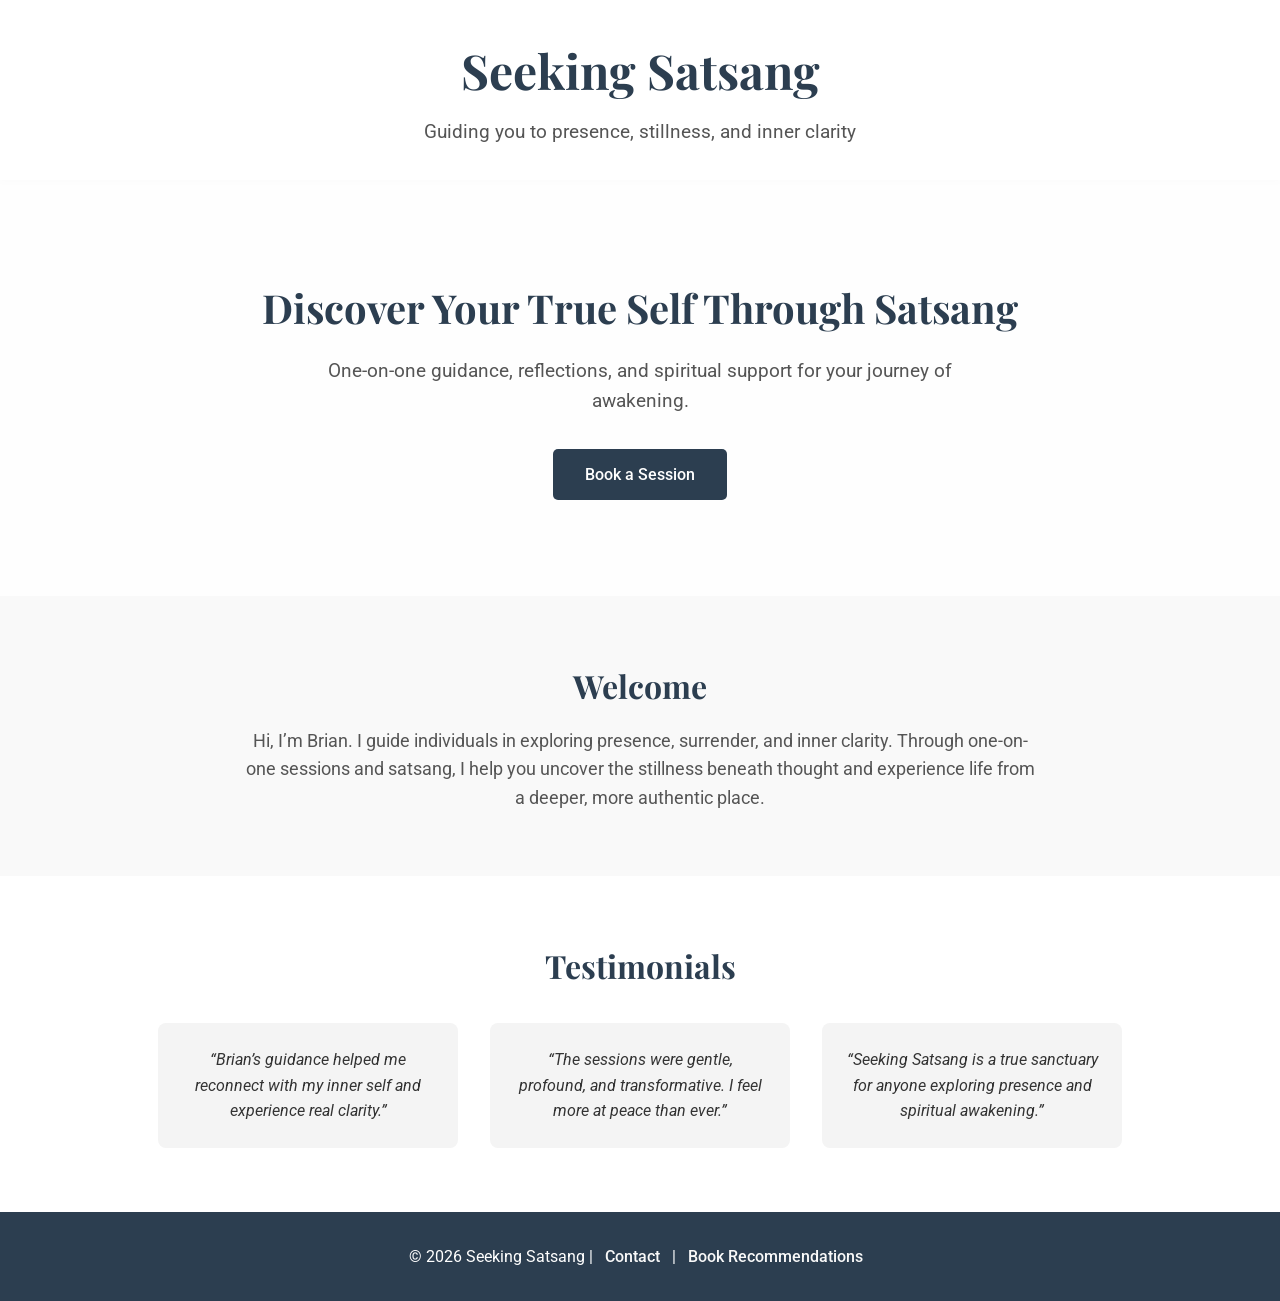
==== index.html @ d17f677e "Initial homepage" ====
<!DOCTYPE html>
<html lang="en">
<head>
  <meta charset="UTF-8">
  <meta name="viewport" content="width=device-width, initial-scale=1.0">
  <title>Seeking Satsang</title>
  <link href="https://fonts.googleapis.com/css2?family=Playfair+Display:wght@400;700&family=Roboto:wght@400;500&display=swap" rel="stylesheet">
  <style>
    /* General Reset */
    * {
      margin: 0;
      padding: 0;
      box-sizing: border-box;
    }

    body {
      font-family: 'Roboto', sans-serif;
      color: #333;
      background-color: #f9f9f9;
      line-height: 1.6;
    }

    a {
      text-decoration: none;
      color: inherit;
    }

    /* Container */
    .container {
      max-width: 1200px;
      margin: 0 auto;
      padding: 0 2rem;
    }

    /* Header */
    header {
      background-color: #fff;
      padding: 2rem 0;
      text-align: center;
      box-shadow: 0 2px 6px rgba(0,0,0,0.05);
    }

    header h1 {
      font-family: 'Playfair Display', serif;
      font-size: 3rem;
      color: #2c3e50;
      margin-bottom: 0.5rem;
    }

    header p {
      font-size: 1.2rem;
      color: #555;
    }

    /* Hero Section */
    .hero {
      display: flex;
      flex-direction: column;
      align-items: center;
      justify-content: center;
      text-align: center;
      padding: 6rem 2rem;
      background: linear-gradient(rgba(255,255,255,0.8), rgba(255,255,255,0.8)), url('https://images.unsplash.com/photo-1506744038136-46273834b3fb?auto=format&fit=crop&w=1470&q=80') no-repeat center center/cover;
    }

    .hero h2 {
      font-family: 'Playfair Display', serif;
      font-size: 2.5rem;
      margin-bottom: 1rem;
      color: #2c3e50;
    }

    .hero p {
      font-size: 1.2rem;
      max-width: 700px;
      margin-bottom: 2rem;
      color: #555;
    }

    .hero .btn {
      background-color: #2c3e50;
      color: #fff;
      padding: 0.8rem 2rem;
      border-radius: 5px;
      font-weight: 500;
      transition: 0.3s;
    }

    .hero .btn:hover {
      background-color: #1a252f;
    }

    /* Sections */
    section {
      padding: 4rem 0;
    }

    .intro {
      text-align: center;
      max-width: 800px;
      margin: 0 auto;
    }

    .intro h3 {
      font-family: 'Playfair Display', serif;
      font-size: 2rem;
      margin-bottom: 1rem;
      color: #2c3e50;
    }

    .intro p {
      font-size: 1.1rem;
      color: #555;
    }

    /* Testimonials */
    .testimonials {
      background-color: #fff;
      padding: 4rem 2rem;
      text-align: center;
    }

    .testimonials h3 {
      font-family: 'Playfair Display', serif;
      font-size: 2rem;
      margin-bottom: 2rem;
      color: #2c3e50;
    }

    .testimonial-list {
      display: flex;
      flex-direction: column;
      gap: 2rem;
    }

    .testimonial {
      background-color: #f4f4f4;
      padding: 1.5rem;
      border-radius: 8px;
      font-style: italic;
    }

    /* Footer */
    footer {
      background-color: #2c3e50;
      color: #fff;
      padding: 2rem 0;
      text-align: center;
    }

    footer a {
      color: #f9f9f9;
      margin: 0 0.5rem;
      font-weight: 500;
    }

    /* Responsive */
    @media(min-width: 768px) {
      .testimonial-list {
        flex-direction: row;
        justify-content: center;
      }

      .testimonial {
        max-width: 300px;
      }
    }
  </style>
</head>
<body>
  <!-- Header -->
  <header>
    <h1>Seeking Satsang</h1>
    <p>Guiding you to presence, stillness, and inner clarity</p>
  </header>

  <!-- Hero -->
  <section class="hero">
    <h2>Discover Your True Self Through Satsang</h2>
    <p>One-on-one guidance, reflections, and spiritual support for your journey of awakening.</p>
    <a href="#sessions" class="btn">Book a Session</a>
  </section>

  <!-- Introduction -->
  <section class="intro">
    <h3>Welcome</h3>
    <p>Hi, I’m Brian. I guide individuals in exploring presence, surrender, and inner clarity. Through one-on-one sessions and satsang, I help you uncover the stillness beneath thought and experience life from a deeper, more authentic place.</p>
  </section>

  <!-- Testimonials -->
  <section class="testimonials">
    <h3>Testimonials</h3>
    <div class="testimonial-list">
      <div class="testimonial">
        “Brian’s guidance helped me reconnect with my inner self and experience real clarity.”
      </div>
      <div class="testimonial">
        “The sessions were gentle, profound, and transformative. I feel more at peace than ever.”
      </div>
      <div class="testimonial">
        “Seeking Satsang is a true sanctuary for anyone exploring presence and spiritual awakening.”
      </div>
    </div>
  </section>

  <!-- Footer -->
  <footer>
    <p>© 2026 Seeking Satsang | <a href="#contact">Contact</a> | <a href="#books">Book Recommendations</a></p>
  </footer>
</body>
</html>
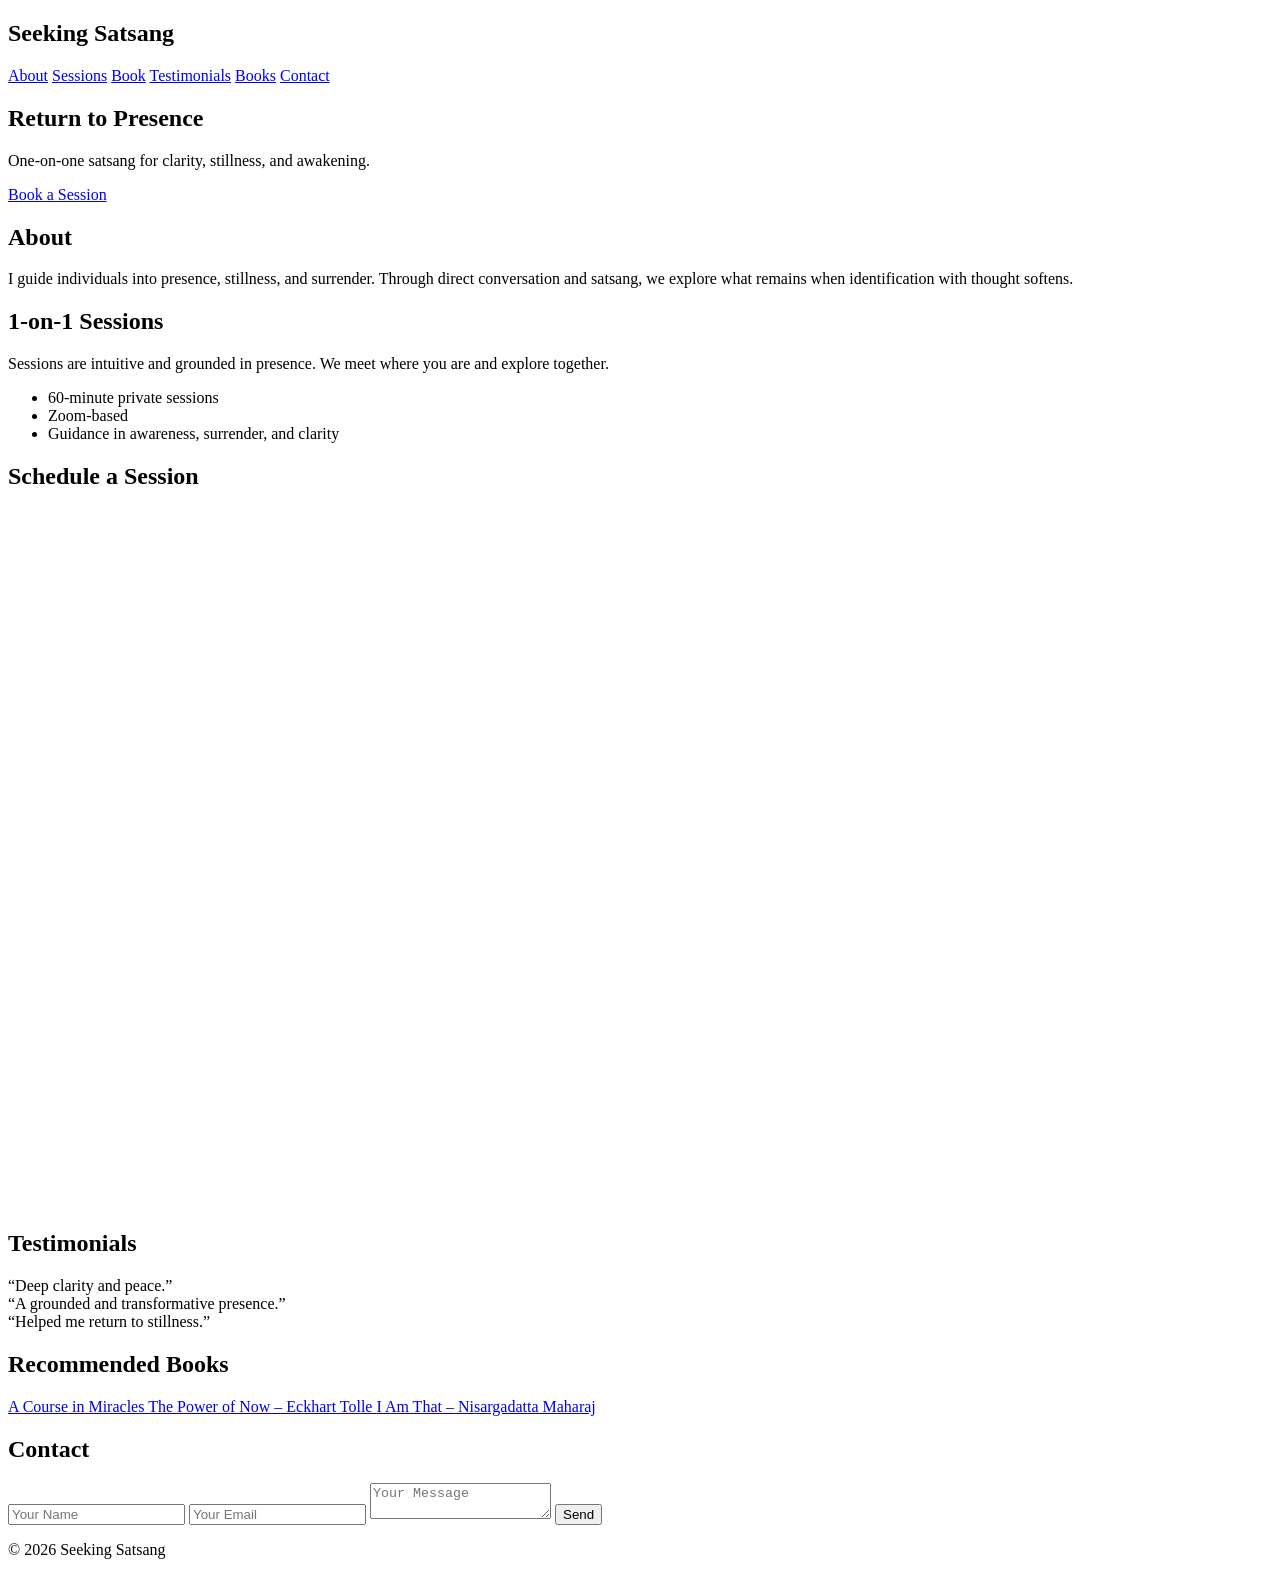
==== commit 6607289e: "Initial website template" ====
--- a/index.html
+++ b/index.html
@@ -4,208 +4,132 @@
   <meta charset="UTF-8">
   <meta name="viewport" content="width=device-width, initial-scale=1.0">
   <title>Seeking Satsang</title>
-  <link href="https://fonts.googleapis.com/css2?family=Playfair+Display:wght@400;700&family=Roboto:wght@400;500&display=swap" rel="stylesheet">
-  <style>
-    /* General Reset */
-    * {
-      margin: 0;
-      padding: 0;
-      box-sizing: border-box;
-    }
 
-    body {
-      font-family: 'Roboto', sans-serif;
-      color: #333;
-      background-color: #f9f9f9;
-      line-height: 1.6;
-    }
+  <link rel="stylesheet" href="css/styles.css">
 
-    a {
-      text-decoration: none;
-      color: inherit;
-    }
+  <!-- Calendly -->
+  <link href="https://assets.calendly.com/assets/external/widget.css" rel="stylesheet">
+</head>
 
-    /* Container */
-    .container {
-      max-width: 1200px;
-      margin: 0 auto;
-      padding: 0 2rem;
-    }
+<body>
 
-    /* Header */
-    header {
-      background-color: #fff;
-      padding: 2rem 0;
-      text-align: center;
-      box-shadow: 0 2px 6px rgba(0,0,0,0.05);
-    }
+<!-- NAV -->
+<nav class="nav">
+  <div class="container nav-inner">
+    <h1>Seeking Satsang</h1>
+    <div class="nav-links">
+      <a href="#about">About</a>
+      <a href="#sessions">Sessions</a>
+      <a href="#booking">Book</a>
+      <a href="#testimonials">Testimonials</a>
+      <a href="#books">Books</a>
+      <a href="#contact">Contact</a>
+    </div>
+  </div>
+</nav>
 
-    header h1 {
-      font-family: 'Playfair Display', serif;
-      font-size: 3rem;
-      color: #2c3e50;
-      margin-bottom: 0.5rem;
-    }
+<!-- HERO -->
+<section class="hero">
+  <h2>Return to Presence</h2>
+  <p>One-on-one satsang for clarity, stillness, and awakening.</p>
+  <a href="#booking" class="btn">Book a Session</a>
+</section>
 
-    header p {
-      font-size: 1.2rem;
-      color: #555;
-    }
+<!-- ABOUT -->
+<section id="about" class="section container">
+  <h2>About</h2>
+  <p>
+    I guide individuals into presence, stillness, and surrender. Through direct conversation and satsang,
+    we explore what remains when identification with thought softens.
+  </p>
+</section>
 
-    /* Hero Section */
-    .hero {
-      display: flex;
-      flex-direction: column;
-      align-items: center;
-      justify-content: center;
-      text-align: center;
-      padding: 6rem 2rem;
-      background: linear-gradient(rgba(255,255,255,0.8), rgba(255,255,255,0.8)), url('https://images.unsplash.com/photo-1506744038136-46273834b3fb?auto=format&fit=crop&w=1470&q=80') no-repeat center center/cover;
-    }
+<!-- SESSIONS -->
+<section id="sessions" class="section alt">
+  <div class="container">
+    <h2>1-on-1 Sessions</h2>
+    <p>
+      Sessions are intuitive and grounded in presence. We meet where you are and explore together.
+    </p>
+    <ul>
+      <li>60-minute private sessions</li>
+      <li>Zoom-based</li>
+      <li>Guidance in awareness, surrender, and clarity</li>
+    </ul>
+  </div>
+</section>
 
-    .hero h2 {
-      font-family: 'Playfair Display', serif;
-      font-size: 2.5rem;
-      margin-bottom: 1rem;
-      color: #2c3e50;
-    }
+<!-- BOOKING -->
+<section id="booking" class="section container">
+  <h2>Schedule a Session</h2>
 
-    .hero p {
-      font-size: 1.2rem;
-      max-width: 700px;
-      margin-bottom: 2rem;
-      color: #555;
-    }
+  <!-- Replace YOUR-LINK below -->
+  <div class="calendly-inline-widget"
+    data-url="https://calendly.com/YOUR-USERNAME"
+    style="min-width:320px;height:700px;">
+  </div>
+</section>
 
-    .hero .btn {
-      background-color: #2c3e50;
-      color: #fff;
-      padding: 0.8rem 2rem;
-      border-radius: 5px;
-      font-weight: 500;
-      transition: 0.3s;
-    }
+<!-- TESTIMONIALS -->
+<section id="testimonials" class="section alt">
+  <div class="container">
+    <h2>Testimonials</h2>
 
-    .hero .btn:hover {
-      background-color: #1a252f;
-    }
+    <div class="grid">
+      <div class="card">“Deep clarity and peace.”</div>
+      <div class="card">“A grounded and transformative presence.”</div>
+      <div class="card">“Helped me return to stillness.”</div>
+    </div>
 
-    /* Sections */
-    section {
-      padding: 4rem 0;
-    }
+  </div>
+</section>
 
-    .intro {
-      text-align: center;
-      max-width: 800px;
-      margin: 0 auto;
-    }
+<!-- BOOKS -->
+<section id="books" class="section container">
+  <h2>Recommended Books</h2>
 
-    .intro h3 {
-      font-family: 'Playfair Display', serif;
-      font-size: 2rem;
-      margin-bottom: 1rem;
-      color: #2c3e50;
-    }
+  <div class="grid">
 
-    .intro p {
-      font-size: 1.1rem;
-      color: #555;
-    }
+    <a class="card link" href="YOUR_AFFILIATE_LINK" target="_blank">
+      A Course in Miracles
+    </a>
 
-    /* Testimonials */
-    .testimonials {
-      background-color: #fff;
-      padding: 4rem 2rem;
-      text-align: center;
-    }
+    <a class="card link" href="YOUR_AFFILIATE_LINK" target="_blank">
+      The Power of Now – Eckhart Tolle
+    </a>
 
-    .testimonials h3 {
-      font-family: 'Playfair Display', serif;
-      font-size: 2rem;
-      margin-bottom: 2rem;
-      color: #2c3e50;
-    }
+    <a class="card link" href="YOUR_AFFILIATE_LINK" target="_blank">
+      I Am That – Nisargadatta Maharaj
+    </a>
 
-    .testimonial-list {
-      display: flex;
-      flex-direction: column;
-      gap: 2rem;
-    }
+  </div>
+</section>
 
-    .testimonial {
-      background-color: #f4f4f4;
-      padding: 1.5rem;
-      border-radius: 8px;
-      font-style: italic;
-    }
+<!-- CONTACT -->
+<section id="contact" class="section alt">
+  <div class="container">
+    <h2>Contact</h2>
 
-    /* Footer */
-    footer {
-      background-color: #2c3e50;
-      color: #fff;
-      padding: 2rem 0;
-      text-align: center;
-    }
+    <!-- Replace FORM_ID -->
+    <form action="https://formspree.io/f/FORM_ID" method="POST" class="form">
 
-    footer a {
-      color: #f9f9f9;
-      margin: 0 0.5rem;
-      font-weight: 500;
-    }
+      <input type="text" name="name" placeholder="Your Name" required>
+      <input type="email" name="email" placeholder="Your Email" required>
+      <textarea name="message" placeholder="Your Message" required></textarea>
 
-    /* Responsive */
-    @media(min-width: 768px) {
-      .testimonial-list {
-        flex-direction: row;
-        justify-content: center;
-      }
+      <button type="submit" class="btn">Send</button>
+    </form>
 
-      .testimonial {
-        max-width: 300px;
-      }
-    }
-  </style>
-</head>
-<body>
-  <!-- Header -->
-  <header>
-    <h1>Seeking Satsang</h1>
-    <p>Guiding you to presence, stillness, and inner clarity</p>
-  </header>
+  </div>
+</section>
 
-  <!-- Hero -->
-  <section class="hero">
-    <h2>Discover Your True Self Through Satsang</h2>
-    <p>One-on-one guidance, reflections, and spiritual support for your journey of awakening.</p>
-    <a href="#sessions" class="btn">Book a Session</a>
-  </section>
+<!-- FOOTER -->
+<footer>
+  <p>© 2026 Seeking Satsang</p>
+</footer>
 
-  <!-- Introduction -->
-  <section class="intro">
-    <h3>Welcome</h3>
-    <p>Hi, I’m Brian. I guide individuals in exploring presence, surrender, and inner clarity. Through one-on-one sessions and satsang, I help you uncover the stillness beneath thought and experience life from a deeper, more authentic place.</p>
-  </section>
+<script src="https://assets.calendly.com/assets/external/widget.js"></script>
+<script src="js/main.js"></script>
 
-  <!-- Testimonials -->
-  <section class="testimonials">
-    <h3>Testimonials</h3>
-    <div class="testimonial-list">
-      <div class="testimonial">
-        “Brian’s guidance helped me reconnect with my inner self and experience real clarity.”
-      </div>
-      <div class="testimonial">
-        “The sessions were gentle, profound, and transformative. I feel more at peace than ever.”
-      </div>
-      <div class="testimonial">
-        “Seeking Satsang is a true sanctuary for anyone exploring presence and spiritual awakening.”
-      </div>
-    </div>
-  </section>
-
-  <!-- Footer -->
-  <footer>
-    <p>© 2026 Seeking Satsang | <a href="#contact">Contact</a> | <a href="#books">Book Recommendations</a></p>
-  </footer>
 </body>
 </html>
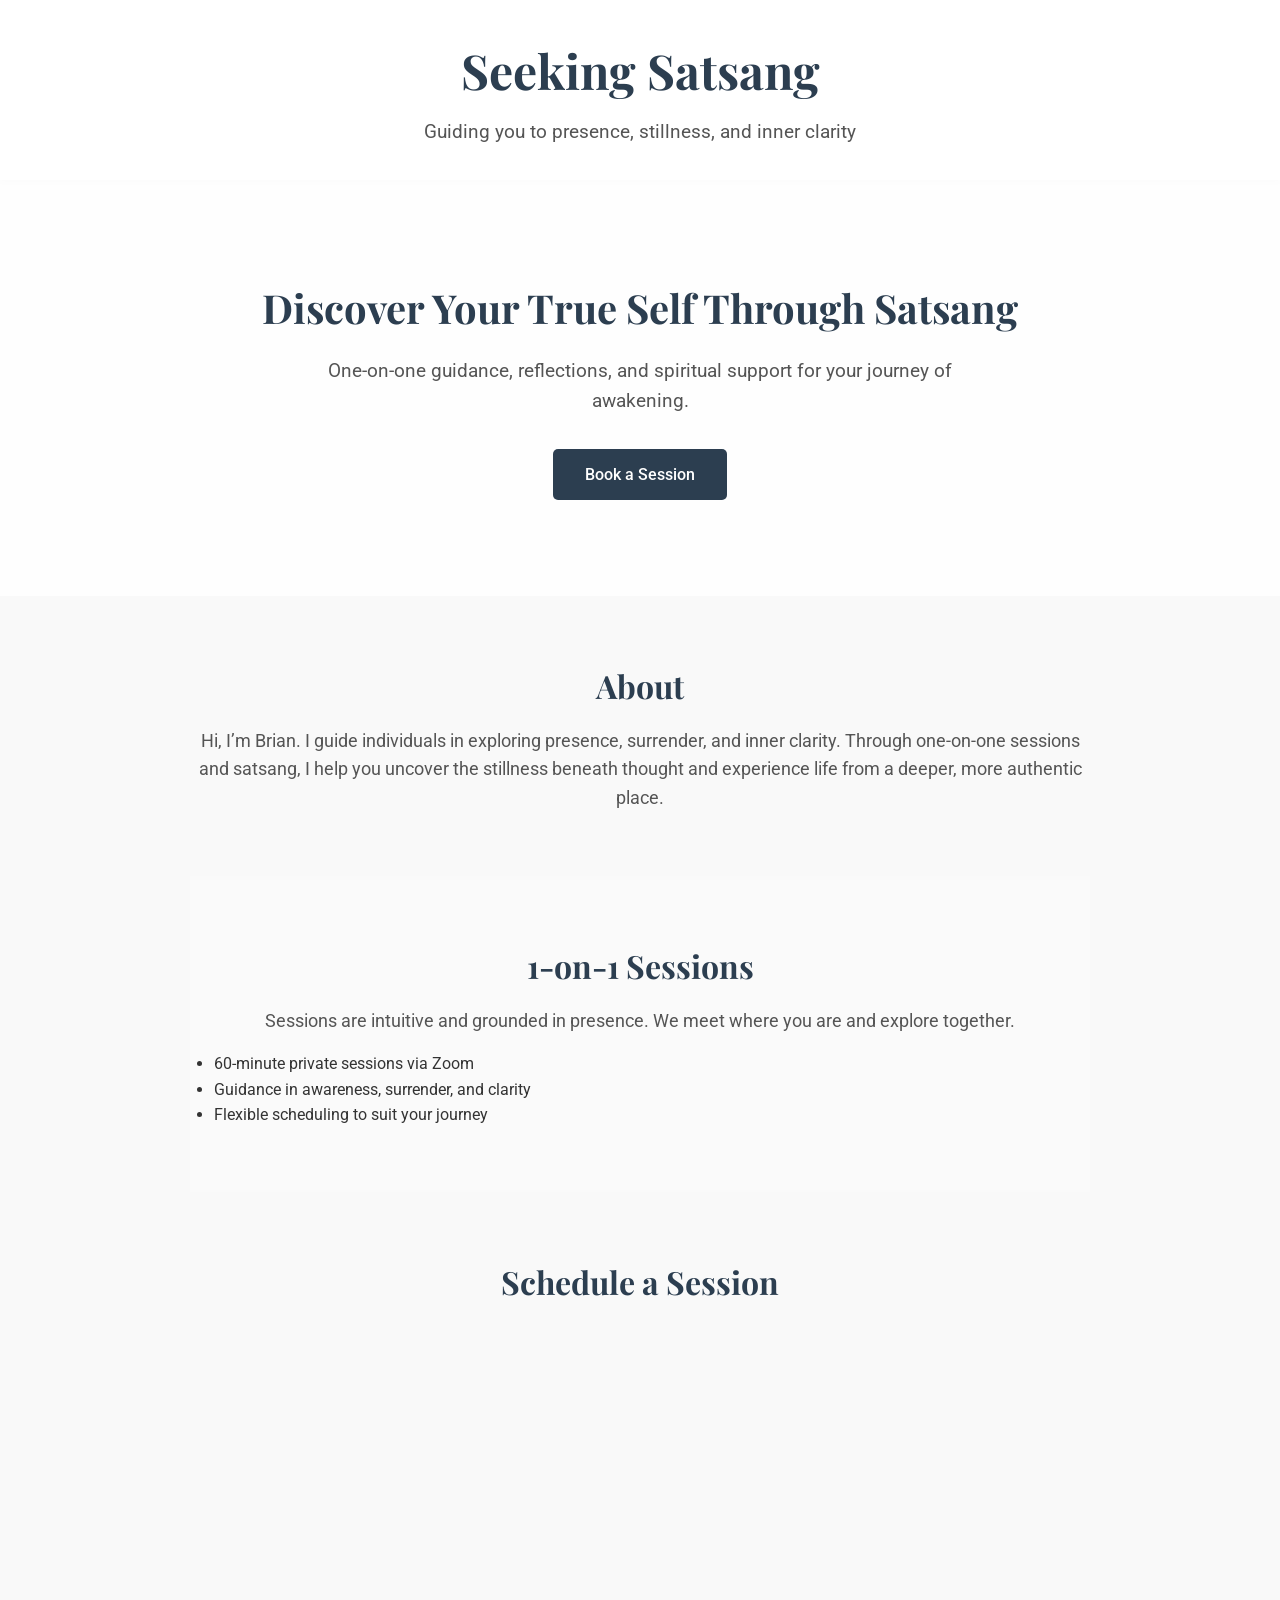
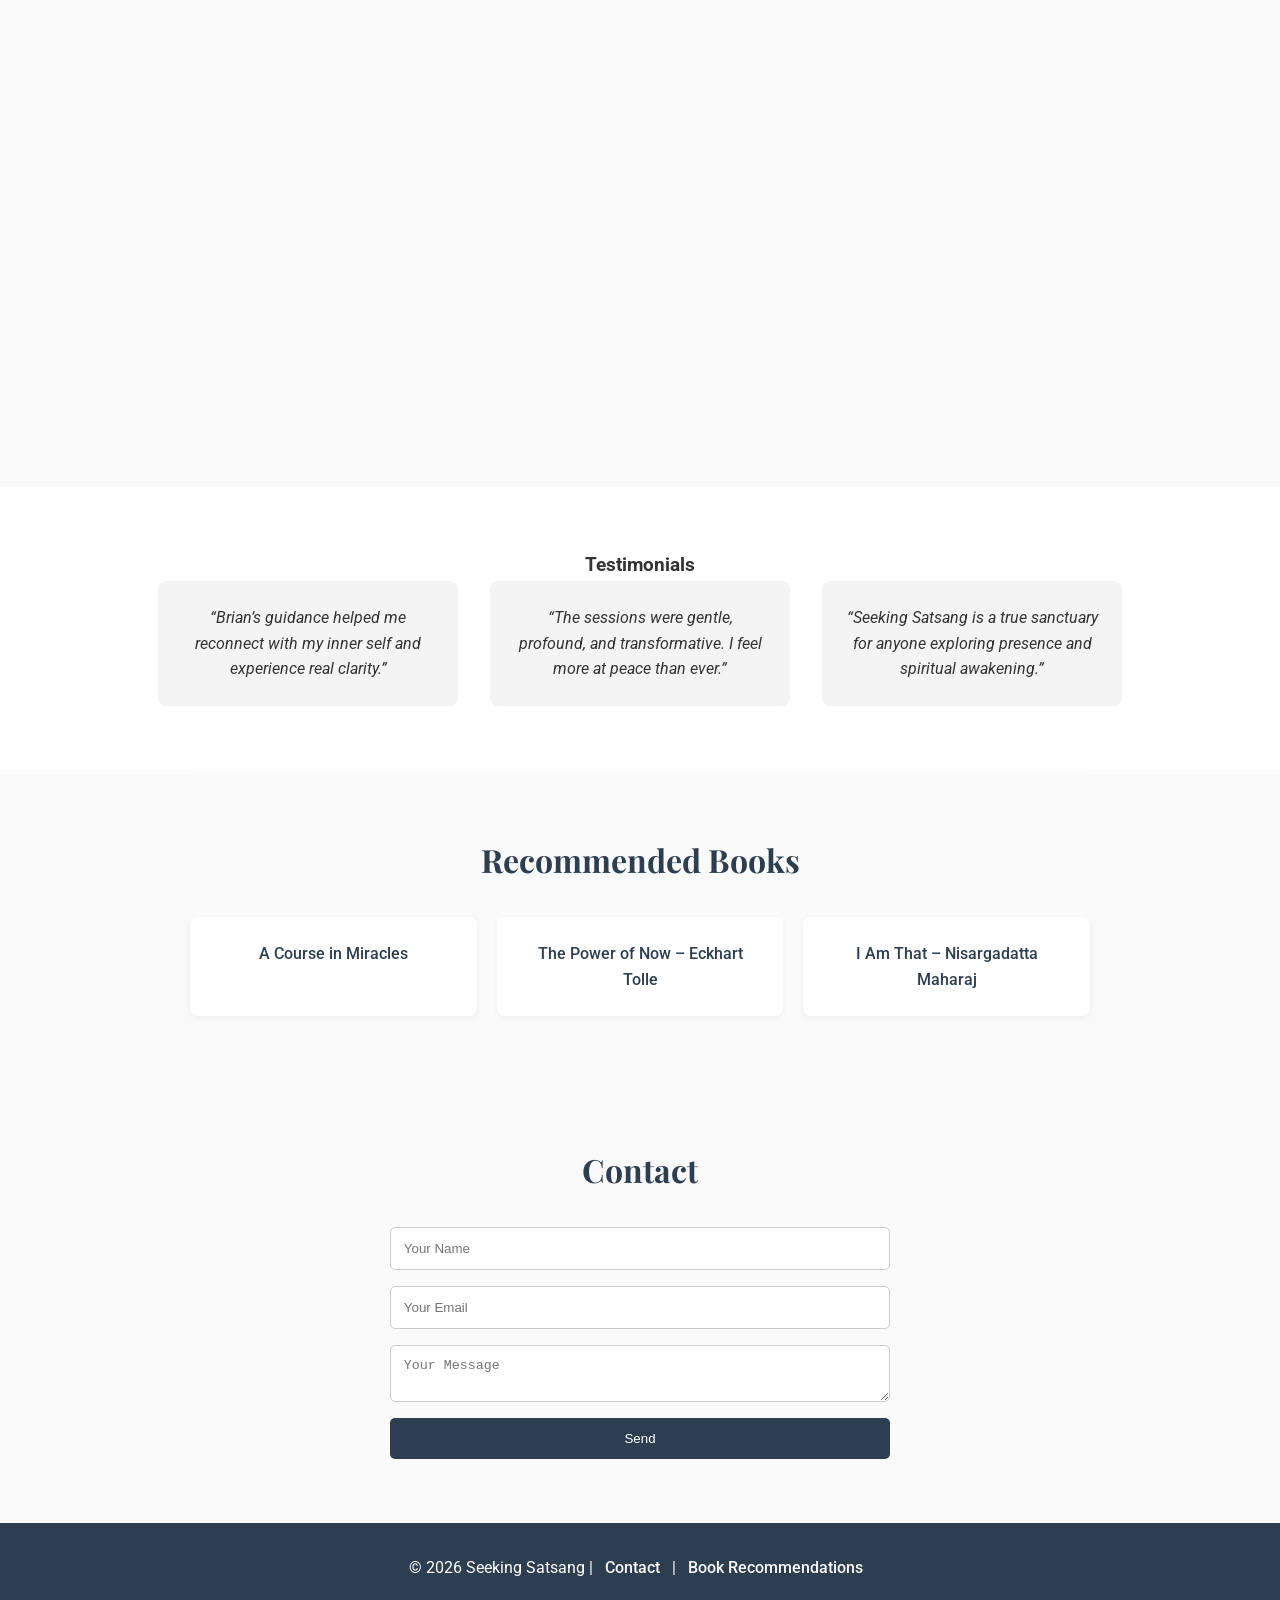
==== commit 980fb8fe: "Fixed CSS" ====
--- a/index.html
+++ b/index.html
@@ -5,131 +5,81 @@
   <meta name="viewport" content="width=device-width, initial-scale=1.0">
   <title>Seeking Satsang</title>
 
+  <!-- Fonts -->
+  <link href="https://fonts.googleapis.com/css2?family=Playfair+Display:wght@400;700&family=Roboto:wght@400;500&display=swap" rel="stylesheet">
+
+  <!-- CSS -->
   <link rel="stylesheet" href="css/styles.css">
 
   <!-- Calendly -->
   <link href="https://assets.calendly.com/assets/external/widget.css" rel="stylesheet">
 </head>
-
 <body>
 
-<!-- NAV -->
-<nav class="nav">
-  <div class="container nav-inner">
-    <h1>Seeking Satsang</h1>
-    <div class="nav-links">
-      <a href="#about">About</a>
-      <a href="#sessions">Sessions</a>
-      <a href="#booking">Book</a>
-      <a href="#testimonials">Testimonials</a>
-      <a href="#books">Books</a>
-      <a href="#contact">Contact</a>
-    </div>
-  </div>
-</nav>
+<header>
+  <h1>Seeking Satsang</h1>
+  <p>Guiding you to presence, stillness, and inner clarity</p>
+</header>
 
-<!-- HERO -->
 <section class="hero">
-  <h2>Return to Presence</h2>
-  <p>One-on-one satsang for clarity, stillness, and awakening.</p>
-  <a href="#booking" class="btn">Book a Session</a>
+  <h2>Discover Your True Self Through Satsang</h2>
+  <p>One-on-one guidance, reflections, and spiritual support for your journey of awakening.</p>
+  <a href="#sessions" class="btn">Book a Session</a>
 </section>
 
-<!-- ABOUT -->
-<section id="about" class="section container">
-  <h2>About</h2>
-  <p>
-    I guide individuals into presence, stillness, and surrender. Through direct conversation and satsang,
-    we explore what remains when identification with thought softens.
-  </p>
+<section id="about" class="intro">
+  <h3>About</h3>
+  <p>Hi, I’m Brian. I guide individuals in exploring presence, surrender, and inner clarity. Through one-on-one sessions and satsang, I help you uncover the stillness beneath thought and experience life from a deeper, more authentic place.</p>
 </section>
 
-<!-- SESSIONS -->
-<section id="sessions" class="section alt">
-  <div class="container">
-    <h2>1-on-1 Sessions</h2>
-    <p>
-      Sessions are intuitive and grounded in presence. We meet where you are and explore together.
-    </p>
-    <ul>
-      <li>60-minute private sessions</li>
-      <li>Zoom-based</li>
-      <li>Guidance in awareness, surrender, and clarity</li>
-    </ul>
+<section id="sessions" class="sessions alt">
+  <h3>1-on-1 Sessions</h3>
+  <p>Sessions are intuitive and grounded in presence. We meet where you are and explore together.</p>
+  <ul>
+    <li>60-minute private sessions via Zoom</li>
+    <li>Guidance in awareness, surrender, and clarity</li>
+    <li>Flexible scheduling to suit your journey</li>
+  </ul>
+</section>
+
+<section id="booking" class="intro">
+  <h3>Schedule a Session</h3>
+  <div class="calendly-inline-widget" data-url="https://calendly.com/YOUR-USERNAME" style="min-width:320px;height:700px;"></div>
+</section>
+
+<section class="testimonials">
+  <h3>Testimonials</h3>
+  <div class="testimonial-list">
+    <div class="testimonial">“Brian’s guidance helped me reconnect with my inner self and experience real clarity.”</div>
+    <div class="testimonial">“The sessions were gentle, profound, and transformative. I feel more at peace than ever.”</div>
+    <div class="testimonial">“Seeking Satsang is a true sanctuary for anyone exploring presence and spiritual awakening.”</div>
   </div>
 </section>
 
-<!-- BOOKING -->
-<section id="booking" class="section container">
-  <h2>Schedule a Session</h2>
-
-  <!-- Replace YOUR-LINK below -->
-  <div class="calendly-inline-widget"
-    data-url="https://calendly.com/YOUR-USERNAME"
-    style="min-width:320px;height:700px;">
+<section id="books" class="books alt">
+  <h3>Recommended Books</h3>
+  <div class="grid">
+    <a class="card link" href="YOUR_AFFILIATE_LINK" target="_blank">A Course in Miracles</a>
+    <a class="card link" href="YOUR_AFFILIATE_LINK" target="_blank">The Power of Now – Eckhart Tolle</a>
+    <a class="card link" href="YOUR_AFFILIATE_LINK" target="_blank">I Am That – Nisargadatta Maharaj</a>
   </div>
 </section>
 
-<!-- TESTIMONIALS -->
-<section id="testimonials" class="section alt">
-  <div class="container">
-    <h2>Testimonials</h2>
-
-    <div class="grid">
-      <div class="card">“Deep clarity and peace.”</div>
-      <div class="card">“A grounded and transformative presence.”</div>
-      <div class="card">“Helped me return to stillness.”</div>
-    </div>
-
-  </div>
+<section id="contact" class="contact alt">
+  <h3>Contact</h3>
+  <form action="https://formspree.io/f/FORM_ID" method="POST" class="form">
+    <input type="text" name="name" placeholder="Your Name" required>
+    <input type="email" name="email" placeholder="Your Email" required>
+    <textarea name="message" placeholder="Your Message" required></textarea>
+    <button type="submit">Send</button>
+  </form>
 </section>
 
-<!-- BOOKS -->
-<section id="books" class="section container">
-  <h2>Recommended Books</h2>
-
-  <div class="grid">
-
-    <a class="card link" href="YOUR_AFFILIATE_LINK" target="_blank">
-      A Course in Miracles
-    </a>
-
-    <a class="card link" href="YOUR_AFFILIATE_LINK" target="_blank">
-      The Power of Now – Eckhart Tolle
-    </a>
-
-    <a class="card link" href="YOUR_AFFILIATE_LINK" target="_blank">
-      I Am That – Nisargadatta Maharaj
-    </a>
-
-  </div>
-</section>
-
-<!-- CONTACT -->
-<section id="contact" class="section alt">
-  <div class="container">
-    <h2>Contact</h2>
-
-    <!-- Replace FORM_ID -->
-    <form action="https://formspree.io/f/FORM_ID" method="POST" class="form">
-
-      <input type="text" name="name" placeholder="Your Name" required>
-      <input type="email" name="email" placeholder="Your Email" required>
-      <textarea name="message" placeholder="Your Message" required></textarea>
-
-      <button type="submit" class="btn">Send</button>
-    </form>
-
-  </div>
-</section>
-
-<!-- FOOTER -->
 <footer>
-  <p>© 2026 Seeking Satsang</p>
+  <p>© 2026 Seeking Satsang | <a href="#contact">Contact</a> | <a href="#books">Book Recommendations</a></p>
 </footer>
 
 <script src="https://assets.calendly.com/assets/external/widget.js"></script>
-<script src="js/main.js"></script>
 
 </body>
 </html>
--- a/css/styles.css
+++ b/css/styles.css
@@ -0,0 +1,231 @@
+/* Reset */
+* {
+  margin: 0;
+  padding: 0;
+  box-sizing: border-box;
+}
+
+body {
+  font-family: 'Roboto', sans-serif;
+  color: #333;
+  background: #f9f9f9;
+  line-height: 1.6;
+}
+
+a {
+  text-decoration: none;
+  color: inherit;
+}
+
+/* Container */
+.container {
+  max-width: 1200px;
+  margin: auto;
+  padding: 0 2rem;
+}
+
+/* Header */
+header {
+  background-color: #fff;
+  padding: 2rem 0;
+  text-align: center;
+  box-shadow: 0 2px 6px rgba(0,0,0,0.05);
+}
+
+header h1 {
+  font-family: 'Playfair Display', serif;
+  font-size: 3rem;
+  color: #2c3e50;
+  margin-bottom: 0.5rem;
+}
+
+header p {
+  font-size: 1.2rem;
+  color: #555;
+}
+
+/* Hero */
+.hero {
+  display: flex;
+  flex-direction: column;
+  align-items: center;
+  justify-content: center;
+  text-align: center;
+  padding: 6rem 2rem;
+  background: linear-gradient(rgba(255,255,255,0.8), rgba(255,255,255,0.8)), url('https://images.unsplash.com/photo-1506744038136-46273834b3fb?auto=format&fit=crop&w=1470&q=80') no-repeat center/cover;
+}
+
+.hero h2 {
+  font-family: 'Playfair Display', serif;
+  font-size: 2.5rem;
+  margin-bottom: 1rem;
+  color: #2c3e50;
+}
+
+.hero p {
+  font-size: 1.2rem;
+  max-width: 700px;
+  margin-bottom: 2rem;
+  color: #555;
+}
+
+.btn {
+  background-color: #2c3e50;
+  color: #fff;
+  padding: 0.8rem 2rem;
+  border-radius: 5px;
+  font-weight: 500;
+  transition: 0.3s;
+}
+
+.btn:hover {
+  background-color: #1a252f;
+}
+
+/* Sections */
+section {
+  padding: 4rem 0;
+}
+
+section.alt {
+  background: #fafafa;
+}
+
+/* Intro/About */
+.intro, .sessions, .books, .contact {
+  text-align: center;
+  max-width: 900px;
+  margin: 0 auto;
+}
+
+.intro h3, .sessions h3, .books h3, .contact h3 {
+  font-family: 'Playfair Display', serif;
+  font-size: 2rem;
+  margin-bottom: 1rem;
+  color: #2c3e50;
+}
+
+.intro p, .sessions p, .books p, .contact p {
+  font-size: 1.1rem;
+  color: #555;
+}
+
+/* Sessions list */
+.sessions ul {
+  list-style: disc;
+  margin-top: 1rem;
+  text-align: left;
+  padding-left: 1.5rem;
+}
+
+/* Testimonials */
+.testimonials {
+  background-color: #fff;
+  padding: 4rem 2rem;
+  text-align: center;
+}
+
+.testimonial-list {
+  display: flex;
+  flex-direction: column;
+  gap: 2rem;
+}
+
+.testimonial {
+  background-color: #f4f4f4;
+  padding: 1.5rem;
+  border-radius: 8px;
+  font-style: italic;
+}
+
+/* Grid for books */
+.grid {
+  display: flex;
+  gap: 20px;
+  flex-wrap: wrap;
+  justify-content: center;
+  margin-top: 2rem;
+}
+
+.card {
+  background-color: #fff;
+  padding: 1.5rem;
+  border-radius: 8px;
+  box-shadow: 0 2px 6px rgba(0,0,0,0.05);
+  flex: 1;
+  min-width: 200px;
+  transition: 0.3s;
+}
+
+.card:hover {
+  transform: translateY(-3px);
+  box-shadow: 0 4px 12px rgba(0,0,0,0.1);
+}
+
+.card.link {
+  display: block;
+  text-align: center;
+  color: #2c3e50;
+  font-weight: 500;
+}
+
+/* Contact form */
+.form {
+  display: flex;
+  flex-direction: column;
+  gap: 1rem;
+  margin-top: 2rem;
+  max-width: 500px;
+  margin-left: auto;
+  margin-right: auto;
+}
+
+input, textarea {
+  padding: 0.8rem;
+  border-radius: 5px;
+  border: 1px solid #ccc;
+  width: 100%;
+}
+
+button {
+  background-color: #2c3e50;
+  color: #fff;
+  padding: 0.8rem 2rem;
+  border-radius: 5px;
+  border: none;
+  font-weight: 500;
+  cursor: pointer;
+  transition: 0.3s;
+}
+
+button:hover {
+  background-color: #1a252f;
+}
+
+/* Footer */
+footer {
+  background-color: #2c3e50;
+  color: #fff;
+  padding: 2rem 0;
+  text-align: center;
+}
+
+footer a {
+  color: #f9f9f9;
+  margin: 0 0.5rem;
+  font-weight: 500;
+}
+
+/* Responsive */
+@media(min-width: 768px) {
+  .testimonial-list {
+    flex-direction: row;
+    justify-content: center;
+  }
+  .testimonial {
+    max-width: 300px;
+  }
+  .grid {
+    justify-content: center;
+  }
+}
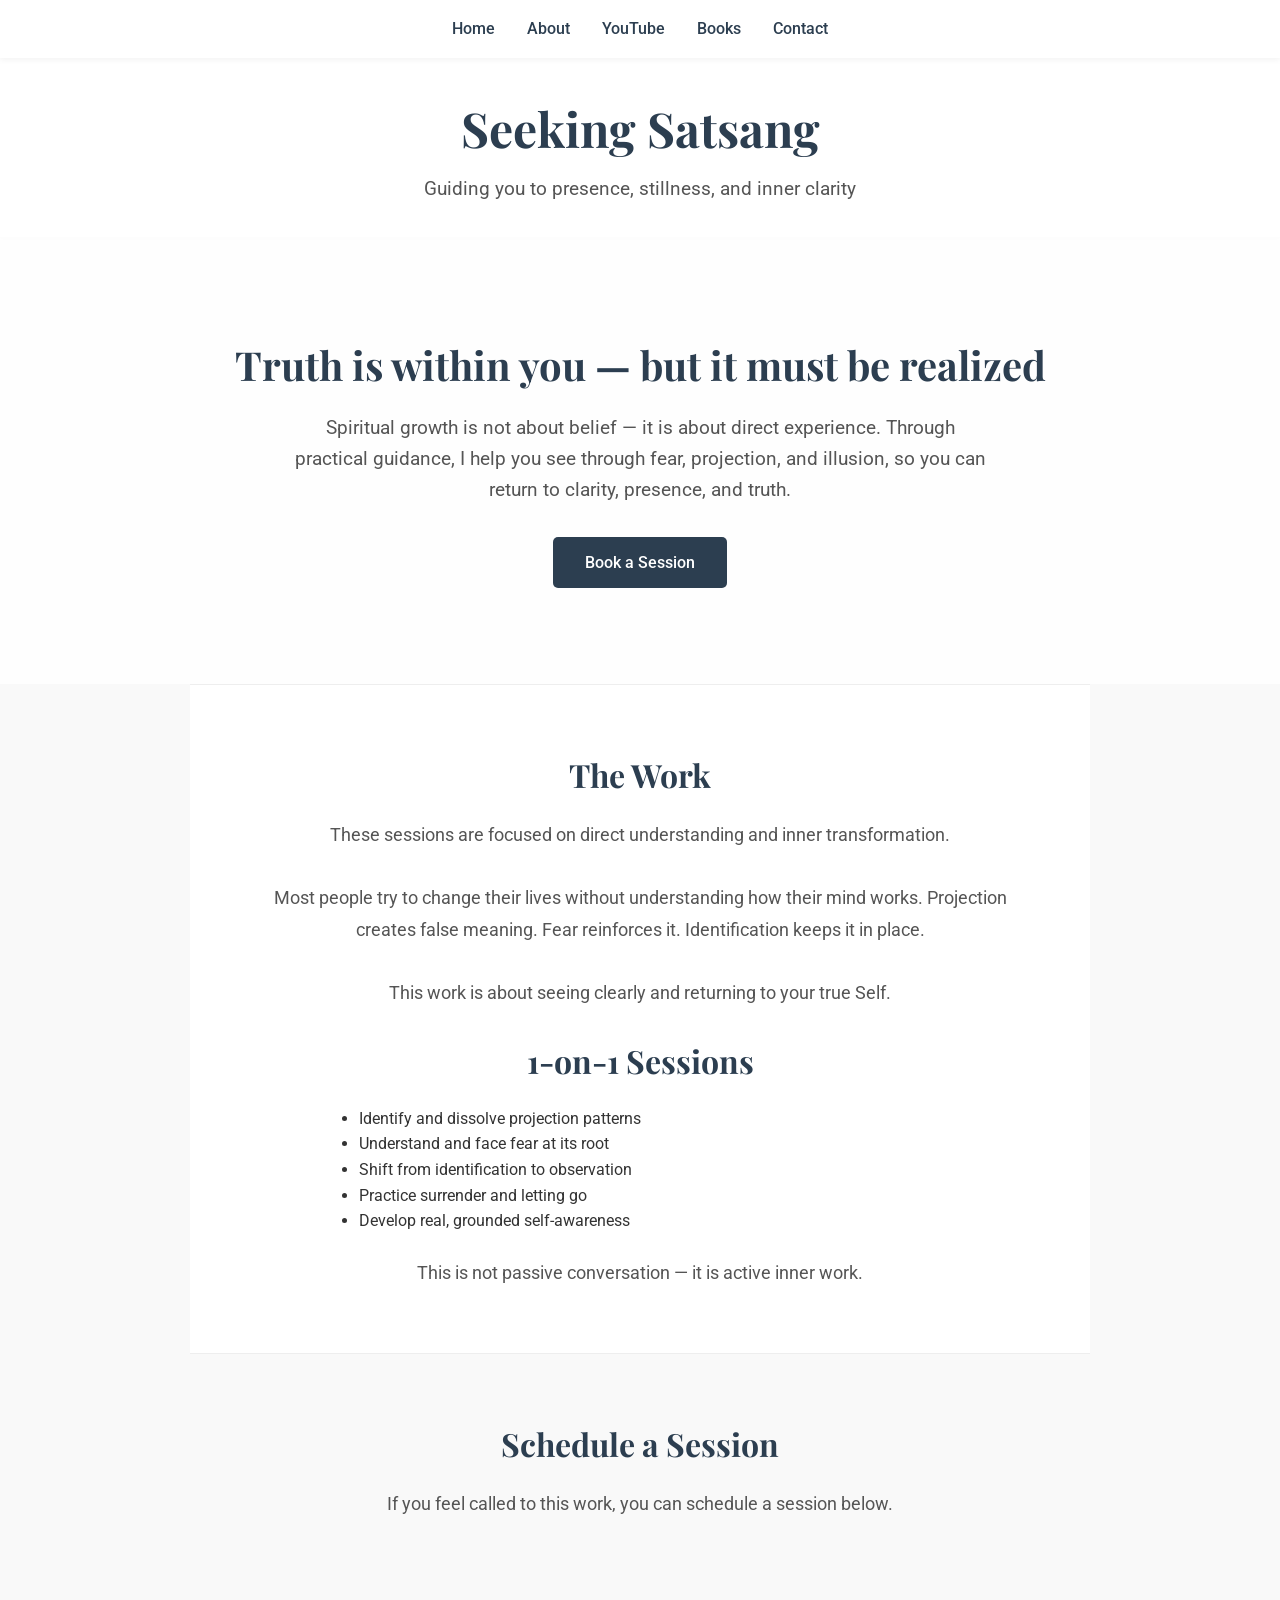
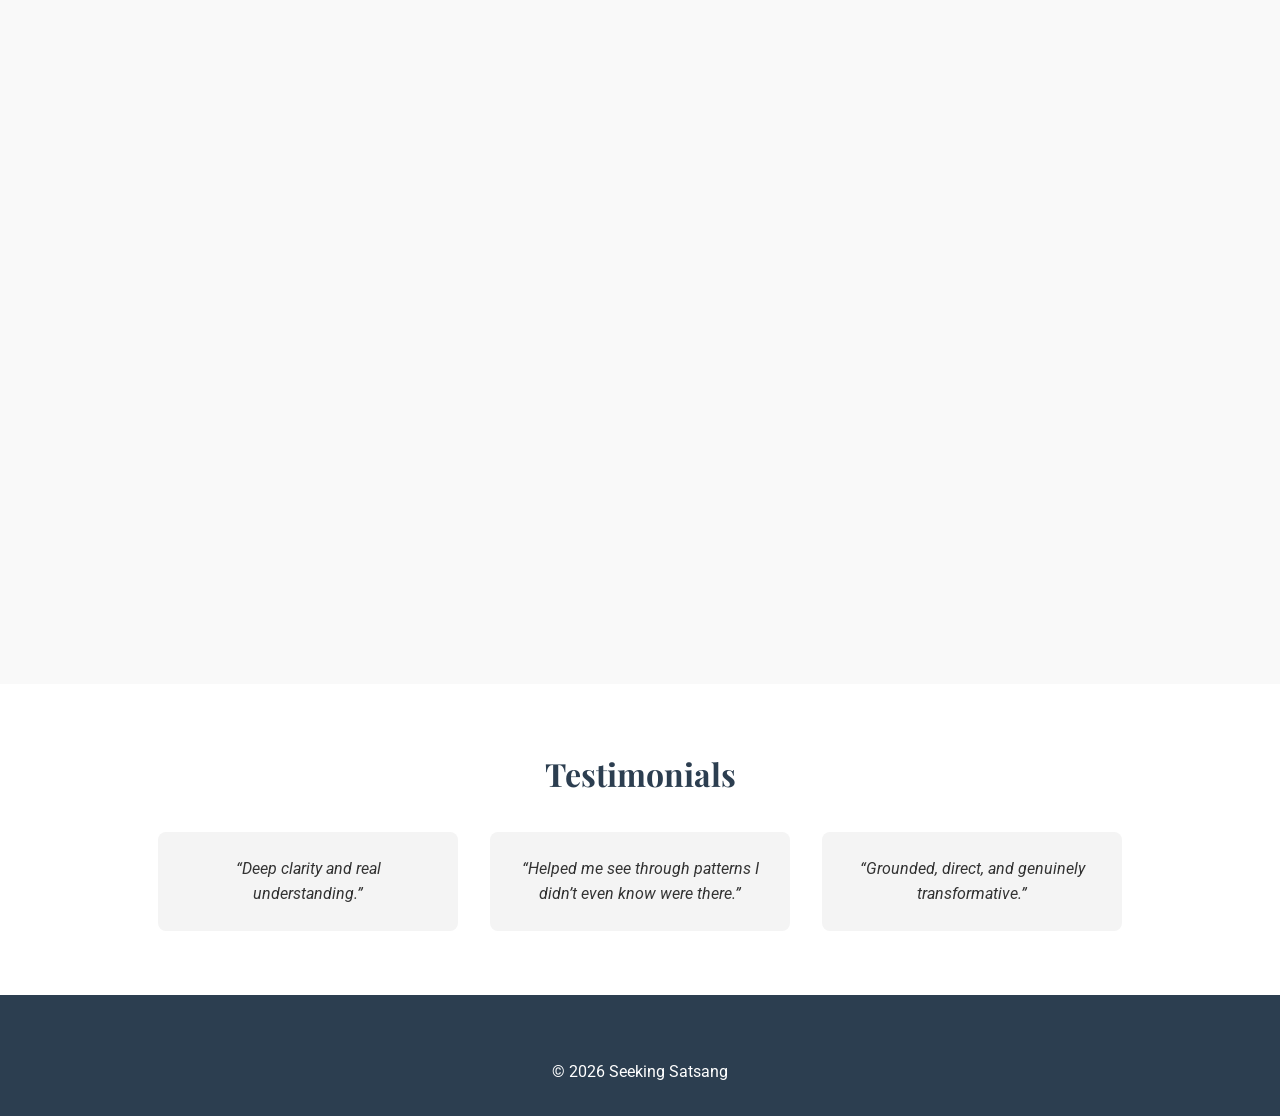
==== commit b06ba197: "Navigation Rework" ====
--- a/index.html
+++ b/index.html
@@ -16,67 +16,84 @@
 </head>
 <body>
 
+<!-- Navigation -->
+<nav class="nav">
+  <a href="index.html">Home</a>
+  <a href="pages/about.html">About</a>
+  <a href="pages/youtube.html">YouTube</a>
+  <a href="pages/books.html">Books</a>
+  <a href="pages/contact.html">Contact</a>
+</nav>
+
+<!-- Header -->
 <header>
   <h1>Seeking Satsang</h1>
   <p>Guiding you to presence, stillness, and inner clarity</p>
 </header>
 
+<!-- Hero -->
 <section class="hero">
-  <h2>Discover Your True Self Through Satsang</h2>
-  <p>One-on-one guidance, reflections, and spiritual support for your journey of awakening.</p>
+  <h2>Truth is within you — but it must be realized</h2>
+  <p>
+    Spiritual growth is not about belief — it is about direct experience.
+    Through practical guidance, I help you see through fear, projection, and illusion,
+    so you can return to clarity, presence, and truth.
+  </p>
   <a href="#sessions" class="btn">Book a Session</a>
 </section>
 
-<section id="about" class="intro">
-  <h3>About</h3>
-  <p>Hi, I’m Brian. I guide individuals in exploring presence, surrender, and inner clarity. Through one-on-one sessions and satsang, I help you uncover the stillness beneath thought and experience life from a deeper, more authentic place.</p>
+<!-- 1-on-1 Sessions -->
+<section id="sessions" class="intro alt">
+  <h3>The Work</h3>
+  <p>
+    These sessions are focused on direct understanding and inner transformation.
+    <br><br>
+    Most people try to change their lives without understanding how their mind works.
+    Projection creates false meaning. Fear reinforces it. Identification keeps it in place.
+    <br><br>
+    This work is about seeing clearly and returning to your true Self.
+  </p>
+  <br>
+
+  <h3>1-on-1 Sessions</h3>
+
+  <ul style="list-style: disc; text-align: left; max-width: 600px; margin: 0 auto 1.5rem auto; padding-left: 1.2rem;">
+    <li>Identify and dissolve projection patterns</li>
+    <li>Understand and face fear at its root</li>
+    <li>Shift from identification to observation</li>
+    <li>Practice surrender and letting go</li>
+    <li>Develop real, grounded self-awareness</li>
+  </ul>
+
+  <p style="text-align:center;">This is not passive conversation — it is active inner work.</p>
 </section>
 
-<section id="sessions" class="sessions alt">
-  <h3>1-on-1 Sessions</h3>
-  <p>Sessions are intuitive and grounded in presence. We meet where you are and explore together.</p>
-  <ul>
-    <li>60-minute private sessions via Zoom</li>
-    <li>Guidance in awareness, surrender, and clarity</li>
-    <li>Flexible scheduling to suit your journey</li>
-  </ul>
+<!-- Booking -->
+<section id="booking" class="intro">
+  <h3>Schedule a Session</h3>
+  <p>
+    If you feel called to this work, you can schedule a session below.
+  </p>
+
+  <div class="calendly-inline-widget"
+    data-url="https://calendly.com/YOUR-USERNAME"
+    style="min-width:320px;height:700px;">
+  </div>
 </section>
 
-<section id="booking" class="intro">
-  <h3>Schedule a Session</h3>
-  <div class="calendly-inline-widget" data-url="https://calendly.com/YOUR-USERNAME" style="min-width:320px;height:700px;"></div>
-</section>
-
+<!-- Testimonials -->
 <section class="testimonials">
   <h3>Testimonials</h3>
   <div class="testimonial-list">
-    <div class="testimonial">“Brian’s guidance helped me reconnect with my inner self and experience real clarity.”</div>
-    <div class="testimonial">“The sessions were gentle, profound, and transformative. I feel more at peace than ever.”</div>
-    <div class="testimonial">“Seeking Satsang is a true sanctuary for anyone exploring presence and spiritual awakening.”</div>
+    <div class="testimonial">“Deep clarity and real understanding.”</div>
+    <div class="testimonial">“Helped me see through patterns I didn’t even know were there.”</div>
+    <div class="testimonial">“Grounded, direct, and genuinely transformative.”</div>
   </div>
 </section>
 
-<section id="books" class="books alt">
-  <h3>Recommended Books</h3>
-  <div class="grid">
-    <a class="card link" href="YOUR_AFFILIATE_LINK" target="_blank">A Course in Miracles</a>
-    <a class="card link" href="YOUR_AFFILIATE_LINK" target="_blank">The Power of Now – Eckhart Tolle</a>
-    <a class="card link" href="YOUR_AFFILIATE_LINK" target="_blank">I Am That – Nisargadatta Maharaj</a>
-  </div>
-</section>
-
-<section id="contact" class="contact alt">
-  <h3>Contact</h3>
-  <form action="https://formspree.io/f/FORM_ID" method="POST" class="form">
-    <input type="text" name="name" placeholder="Your Name" required>
-    <input type="email" name="email" placeholder="Your Email" required>
-    <textarea name="message" placeholder="Your Message" required></textarea>
-    <button type="submit">Send</button>
-  </form>
-</section>
-
+<!-- Footer -->
 <footer>
-  <p>© 2026 Seeking Satsang | <a href="#contact">Contact</a> | <a href="#books">Book Recommendations</a></p>
+  <p>© 2026 Seeking Satsang</p>
 </footer>
 
 <script src="https://assets.calendly.com/assets/external/widget.js"></script>
--- a/css/styles.css
+++ b/css/styles.css
@@ -1,4 +1,6 @@
-/* Reset */
+/* ================================
+   General Reset
+================================ */
 * {
   margin: 0;
   padding: 0;
@@ -8,26 +10,62 @@
 body {
   font-family: 'Roboto', sans-serif;
   color: #333;
-  background: #f9f9f9;
+  background-color: #f9f9f9;
   line-height: 1.6;
 }
 
+/* ================================
+   Links
+================================ */
 a {
   text-decoration: none;
   color: inherit;
 }
 
-/* Container */
+a:hover {
+  color: #2c3e50;
+}
+
+/* ================================
+   Container
+================================ */
 .container {
   max-width: 1200px;
-  margin: auto;
+  margin: 0 auto;
   padding: 0 2rem;
 }
 
-/* Header */
+/* ================================
+   Navigation
+================================ */
+.nav {
+  display: flex;
+  justify-content: center;
+  gap: 2rem;
+  background-color: #fff;
+  padding: 1rem 0;
+  box-shadow: 0 2px 6px rgba(0,0,0,0.05);
+  position: sticky;
+  top: 0;
+  z-index: 1000;
+}
+
+.nav a {
+  font-weight: 500;
+  color: #2c3e50;
+  transition: color 0.3s;
+}
+
+.nav a:hover {
+  color: #1a252f;
+}
+
+/* ================================
+   Header
+================================ */
 header {
   background-color: #fff;
-  padding: 2rem 0;
+  padding: 2rem 2rem;
   text-align: center;
   box-shadow: 0 2px 6px rgba(0,0,0,0.05);
 }
@@ -44,7 +82,9 @@
   color: #555;
 }
 
-/* Hero */
+/* ================================
+   Hero Section
+================================ */
 .hero {
   display: flex;
   flex-direction: column;
@@ -52,7 +92,8 @@
   justify-content: center;
   text-align: center;
   padding: 6rem 2rem;
-  background: linear-gradient(rgba(255,255,255,0.8), rgba(255,255,255,0.8)), url('https://images.unsplash.com/photo-1506744038136-46273834b3fb?auto=format&fit=crop&w=1470&q=80') no-repeat center/cover;
+  background: linear-gradient(rgba(255,255,255,0.85), rgba(255,255,255,0.85)), 
+              url('https://images.unsplash.com/photo-1506744038136-46273834b3fb?auto=format&fit=crop&w=1470&q=80') no-repeat center center/cover;
 }
 
 .hero h2 {
@@ -69,7 +110,7 @@
   color: #555;
 }
 
-.btn {
+.hero .btn {
   background-color: #2c3e50;
   color: #fff;
   padding: 0.8rem 2rem;
@@ -78,44 +119,49 @@
   transition: 0.3s;
 }
 
-.btn:hover {
+.hero .btn:hover {
   background-color: #1a252f;
 }
 
-/* Sections */
+/* ================================
+   Sections
+================================ */
 section {
-  padding: 4rem 0;
-}
-
-section.alt {
-  background: #fafafa;
-}
-
-/* Intro/About */
-.intro, .sessions, .books, .contact {
+  padding: 4rem 2rem;
+}
+
+.intro {
   text-align: center;
   max-width: 900px;
   margin: 0 auto;
 }
 
-.intro h3, .sessions h3, .books h3, .contact h3 {
+.intro h3 {
   font-family: 'Playfair Display', serif;
   font-size: 2rem;
-  margin-bottom: 1rem;
-  color: #2c3e50;
-}
-
-.intro p, .sessions p, .books p, .contact p {
+  margin-bottom: 1.2rem;
+  color: #2c3e50;
+}
+
+.intro p {
   font-size: 1.1rem;
   color: #555;
-}
-
-/* Sessions list */
-.sessions ul {
-  list-style: disc;
-  margin-top: 1rem;
-  text-align: left;
-  padding-left: 1.5rem;
+  line-height: 1.8;
+  max-width: 750px;
+  margin-left: auto;
+  margin-right: auto;
+}
+
+.intro.alt {
+  background-color: #ffffff;
+  border-top: 1px solid #eee;
+  border-bottom: 1px solid #eee;
+}
+
+/* Button spacing in intro sections */
+.intro .btn {
+  margin-top: 1.5rem;
+  display: inline-block;
 }
 
 /* Testimonials */
@@ -123,6 +169,13 @@
   background-color: #fff;
   padding: 4rem 2rem;
   text-align: center;
+}
+
+.testimonials h3 {
+  font-family: 'Playfair Display', serif;
+  font-size: 2rem;
+  margin-bottom: 2rem;
+  color: #2c3e50;
 }
 
 .testimonial-list {
@@ -138,75 +191,11 @@
   font-style: italic;
 }
 
-/* Grid for books */
-.grid {
-  display: flex;
-  gap: 20px;
-  flex-wrap: wrap;
-  justify-content: center;
-  margin-top: 2rem;
-}
-
-.card {
-  background-color: #fff;
-  padding: 1.5rem;
-  border-radius: 8px;
-  box-shadow: 0 2px 6px rgba(0,0,0,0.05);
-  flex: 1;
-  min-width: 200px;
-  transition: 0.3s;
-}
-
-.card:hover {
-  transform: translateY(-3px);
-  box-shadow: 0 4px 12px rgba(0,0,0,0.1);
-}
-
-.card.link {
-  display: block;
-  text-align: center;
-  color: #2c3e50;
-  font-weight: 500;
-}
-
-/* Contact form */
-.form {
-  display: flex;
-  flex-direction: column;
-  gap: 1rem;
-  margin-top: 2rem;
-  max-width: 500px;
-  margin-left: auto;
-  margin-right: auto;
-}
-
-input, textarea {
-  padding: 0.8rem;
-  border-radius: 5px;
-  border: 1px solid #ccc;
-  width: 100%;
-}
-
-button {
-  background-color: #2c3e50;
-  color: #fff;
-  padding: 0.8rem 2rem;
-  border-radius: 5px;
-  border: none;
-  font-weight: 500;
-  cursor: pointer;
-  transition: 0.3s;
-}
-
-button:hover {
-  background-color: #1a252f;
-}
-
 /* Footer */
 footer {
   background-color: #2c3e50;
   color: #fff;
-  padding: 2rem 0;
+  padding: 4rem 2rem 2rem; /* extra top padding for visual breathing room */
   text-align: center;
 }
 
@@ -216,16 +205,76 @@
   font-weight: 500;
 }
 
-/* Responsive */
+/* Forms */
+form.form {
+  display: flex;
+  flex-direction: column;
+  gap: 1rem;
+  max-width: 500px;
+  margin: 0 auto;
+}
+
+form input,
+form textarea {
+  padding: 0.8rem;
+  border-radius: 5px;
+  border: 1px solid #ccc;
+  font-family: 'Roboto', sans-serif;
+  font-size: 1rem;
+}
+
+form button {
+  background-color: #2c3e50;
+  color: #fff;
+  padding: 0.8rem;
+  border-radius: 5px;
+  border: none;
+  font-weight: 500;
+  cursor: pointer;
+  transition: 0.3s;
+}
+
+form button:hover {
+  background-color: #1a252f;
+}
+
+/* Cards / Grids (Books, YouTube, etc) */
+.grid {
+  display: grid;
+  gap: 2rem;
+  grid-template-columns: repeat(auto-fit, minmax(250px, 1fr));
+  margin-top: 2rem;
+}
+
+.card {
+  background-color: #f4f4f4;
+  padding: 1.5rem;
+  border-radius: 8px;
+  text-align: center;
+}
+
+.card.link {
+  display: block;
+  text-decoration: none;
+  color: #2c3e50;
+  font-weight: 500;
+  transition: background-color 0.3s;
+}
+
+.card.link:hover {
+  background-color: #e0e0e0;
+}
+
+/* ================================
+   Responsive
+================================ */
 @media(min-width: 768px) {
   .testimonial-list {
     flex-direction: row;
     justify-content: center;
   }
+
   .testimonial {
     max-width: 300px;
   }
-  .grid {
-    justify-content: center;
-  }
 }
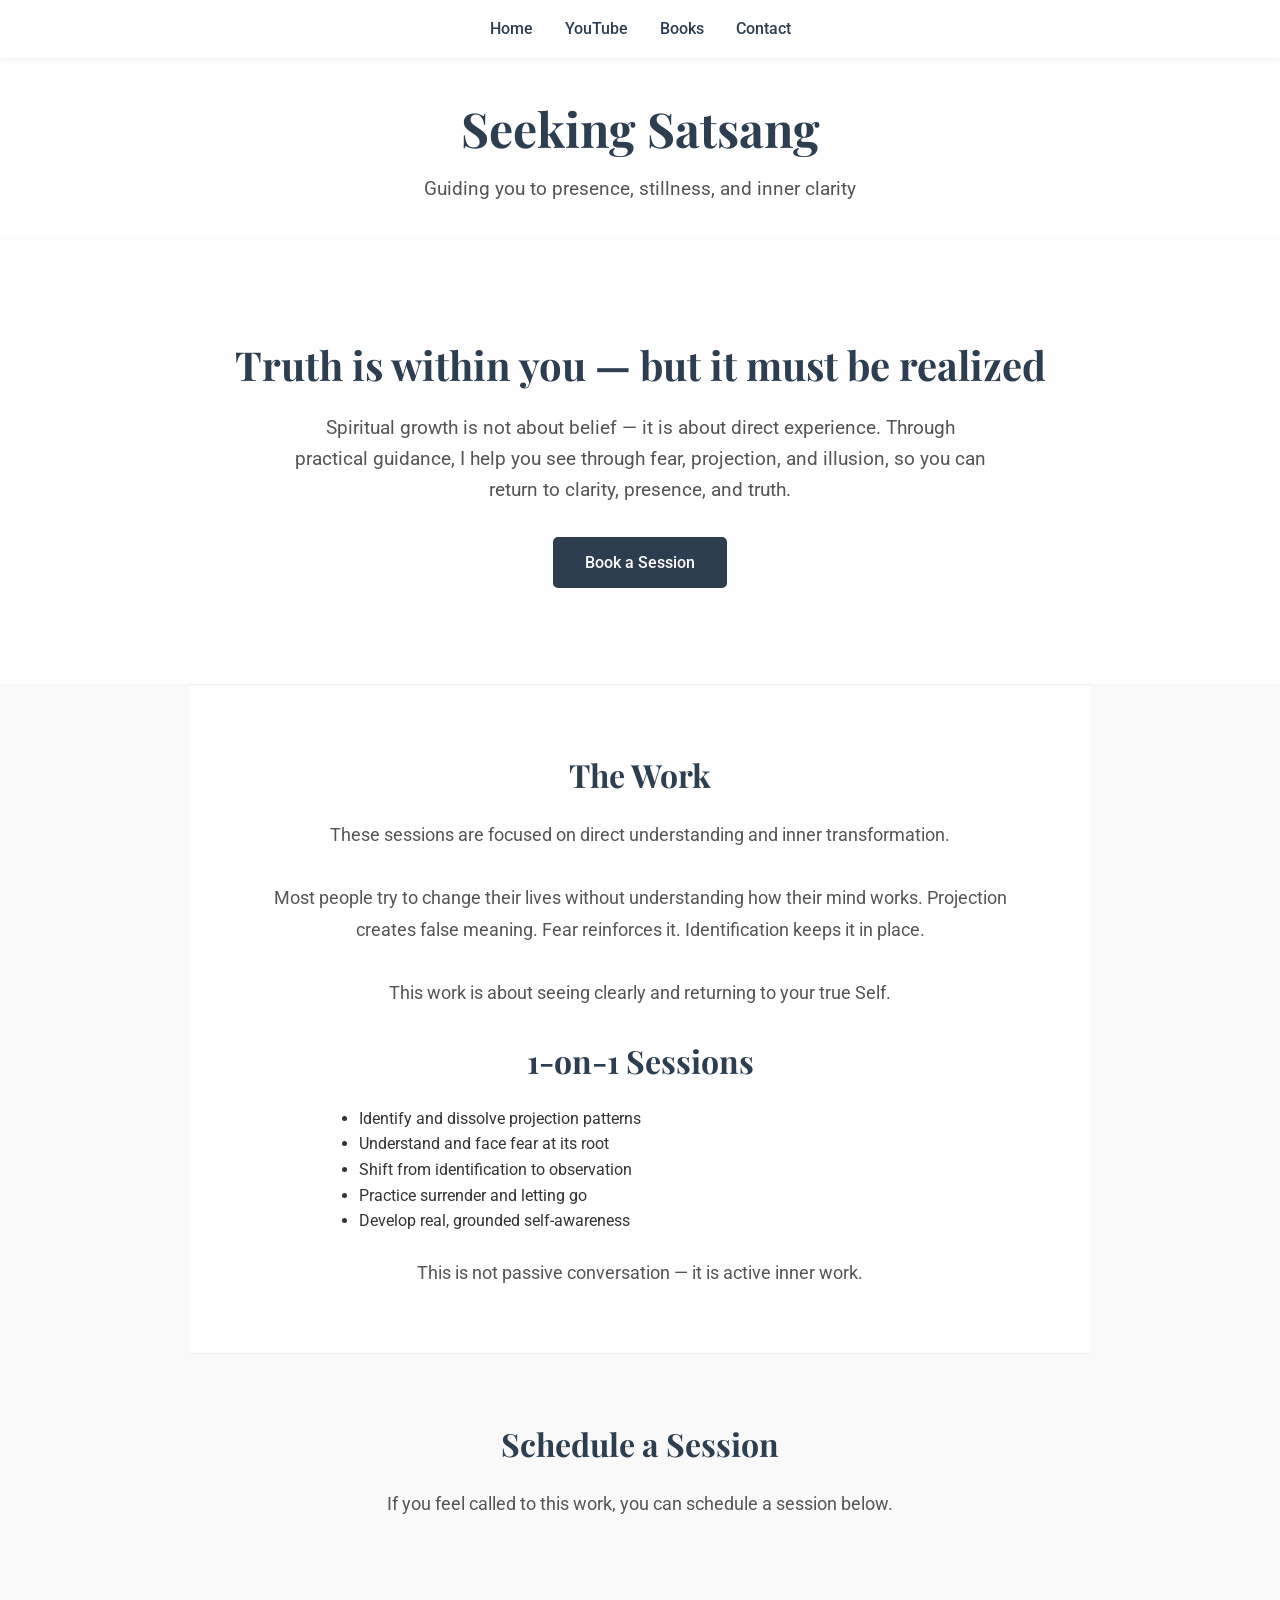
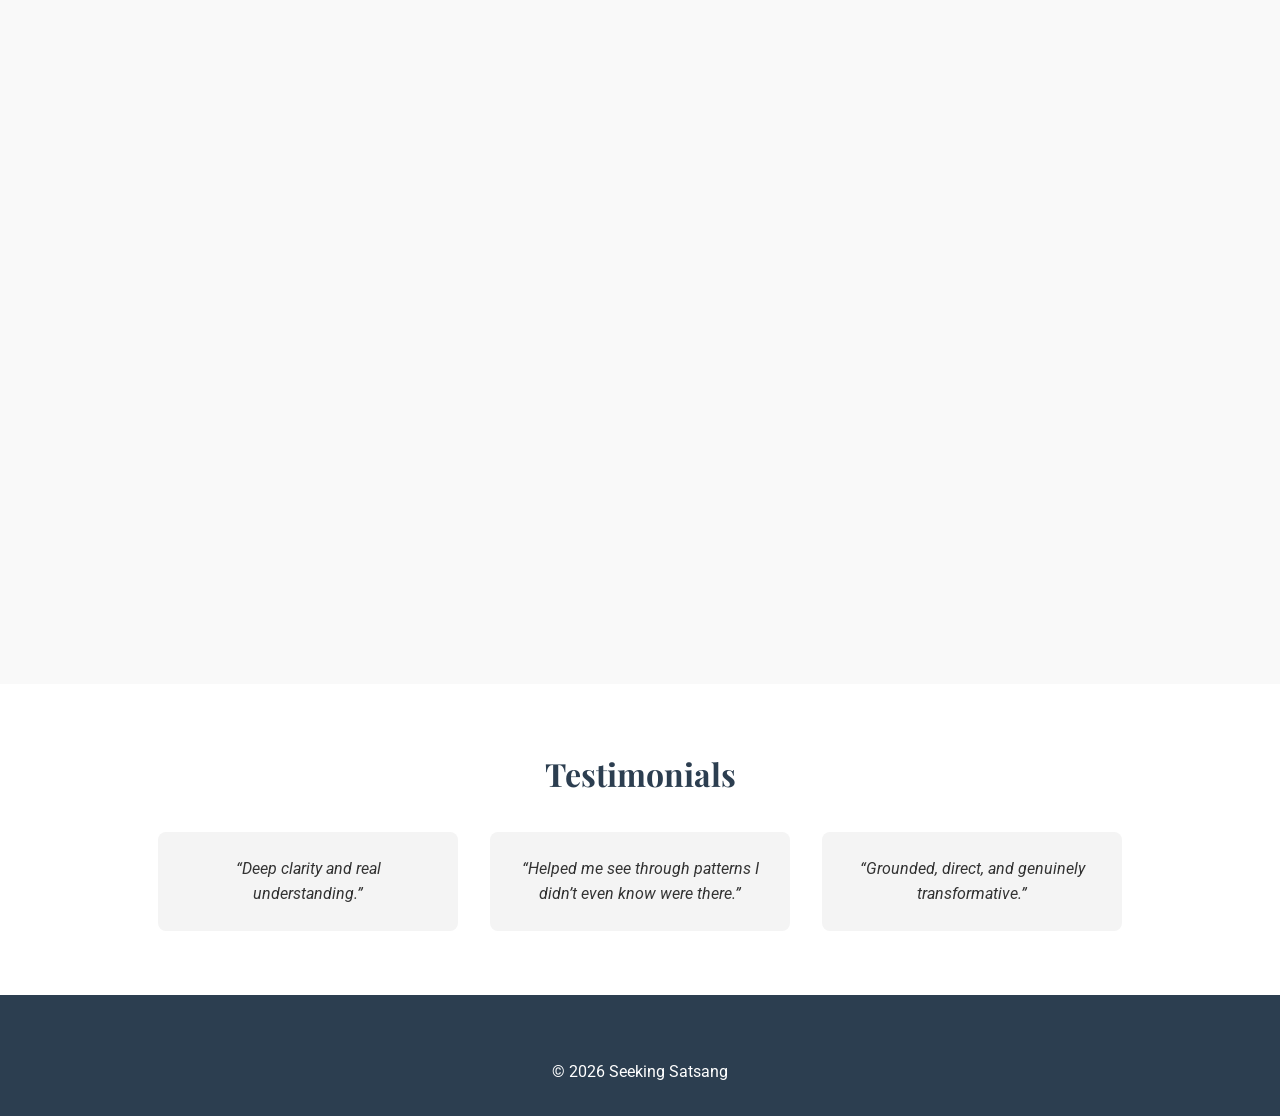
==== commit f038bcdb: "Removed About Page (temp)" ====
--- a/index.html
+++ b/index.html
@@ -19,7 +19,7 @@
 <!-- Navigation -->
 <nav class="nav">
   <a href="index.html">Home</a>
-  <a href="pages/about.html">About</a>
+  <!-- <a href="pages/about.html">About</a> -->
   <a href="pages/youtube.html">YouTube</a>
   <a href="pages/books.html">Books</a>
   <a href="pages/contact.html">Contact</a>
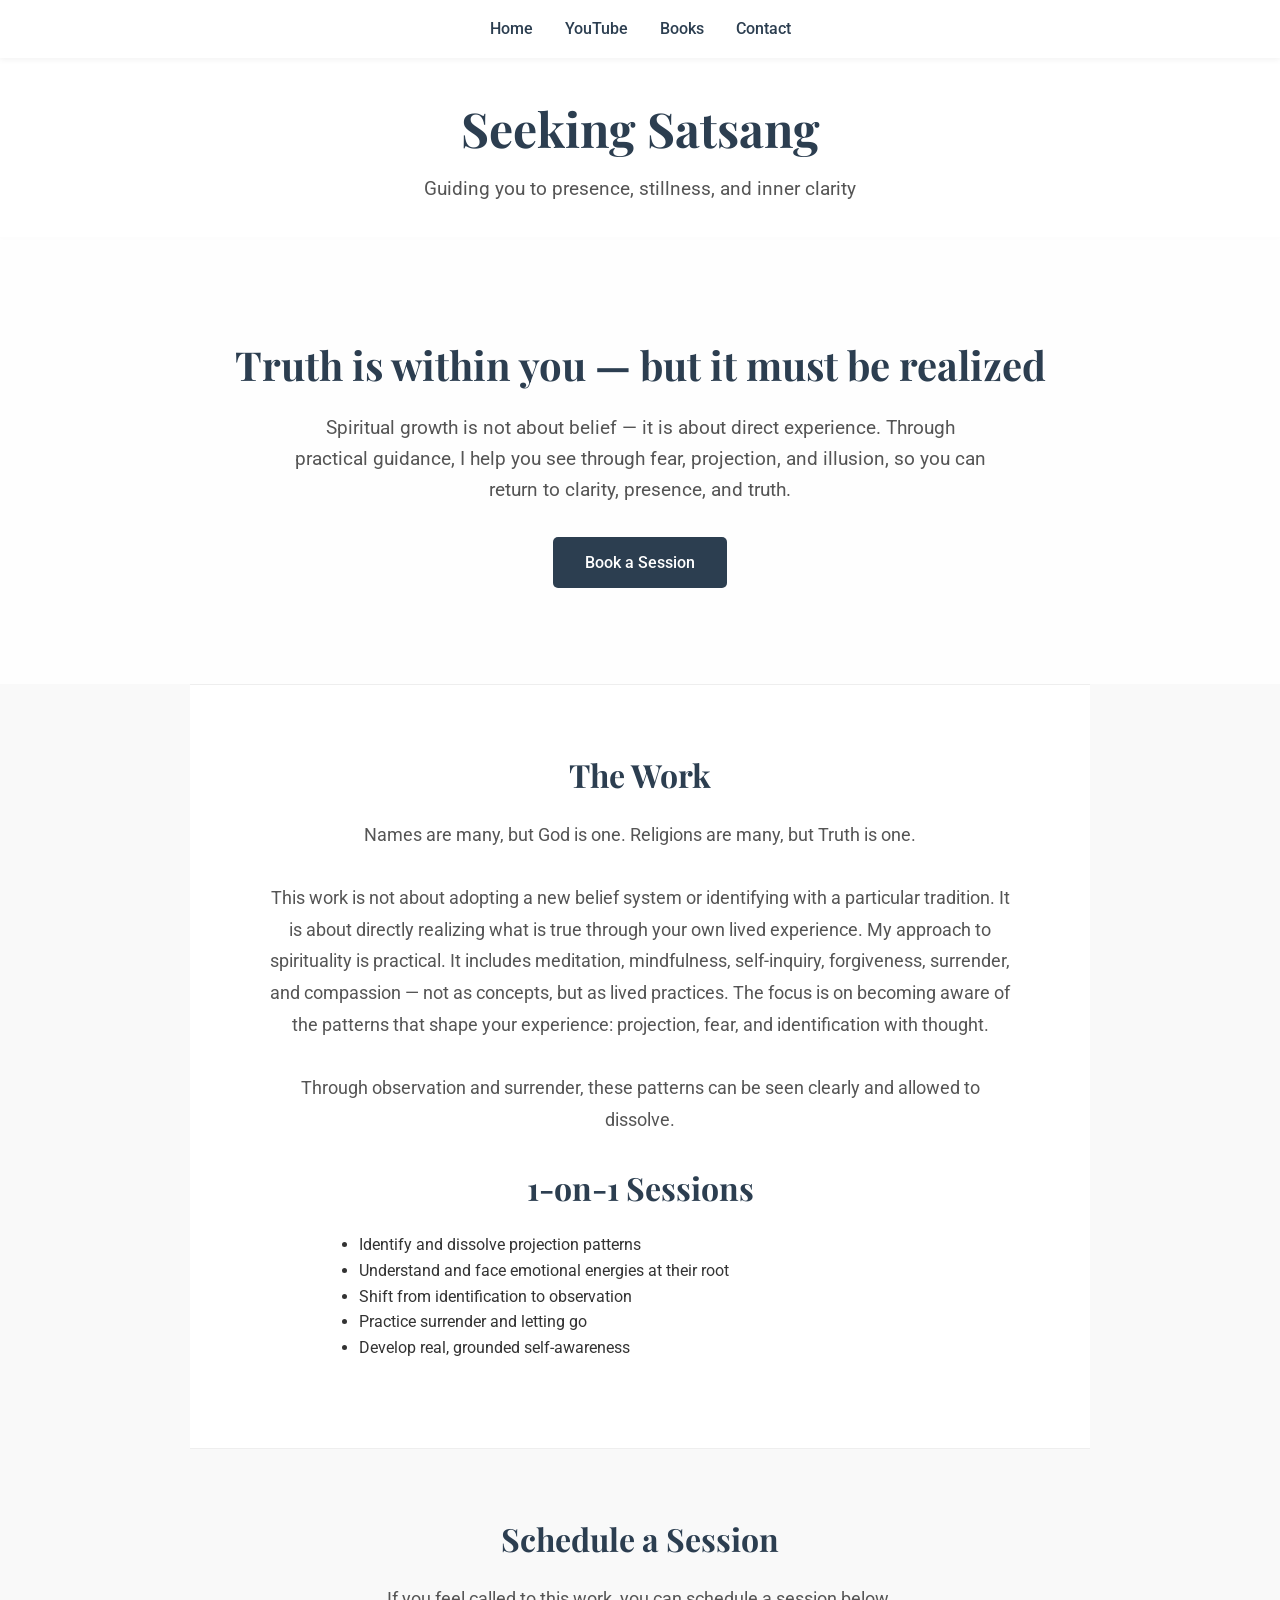
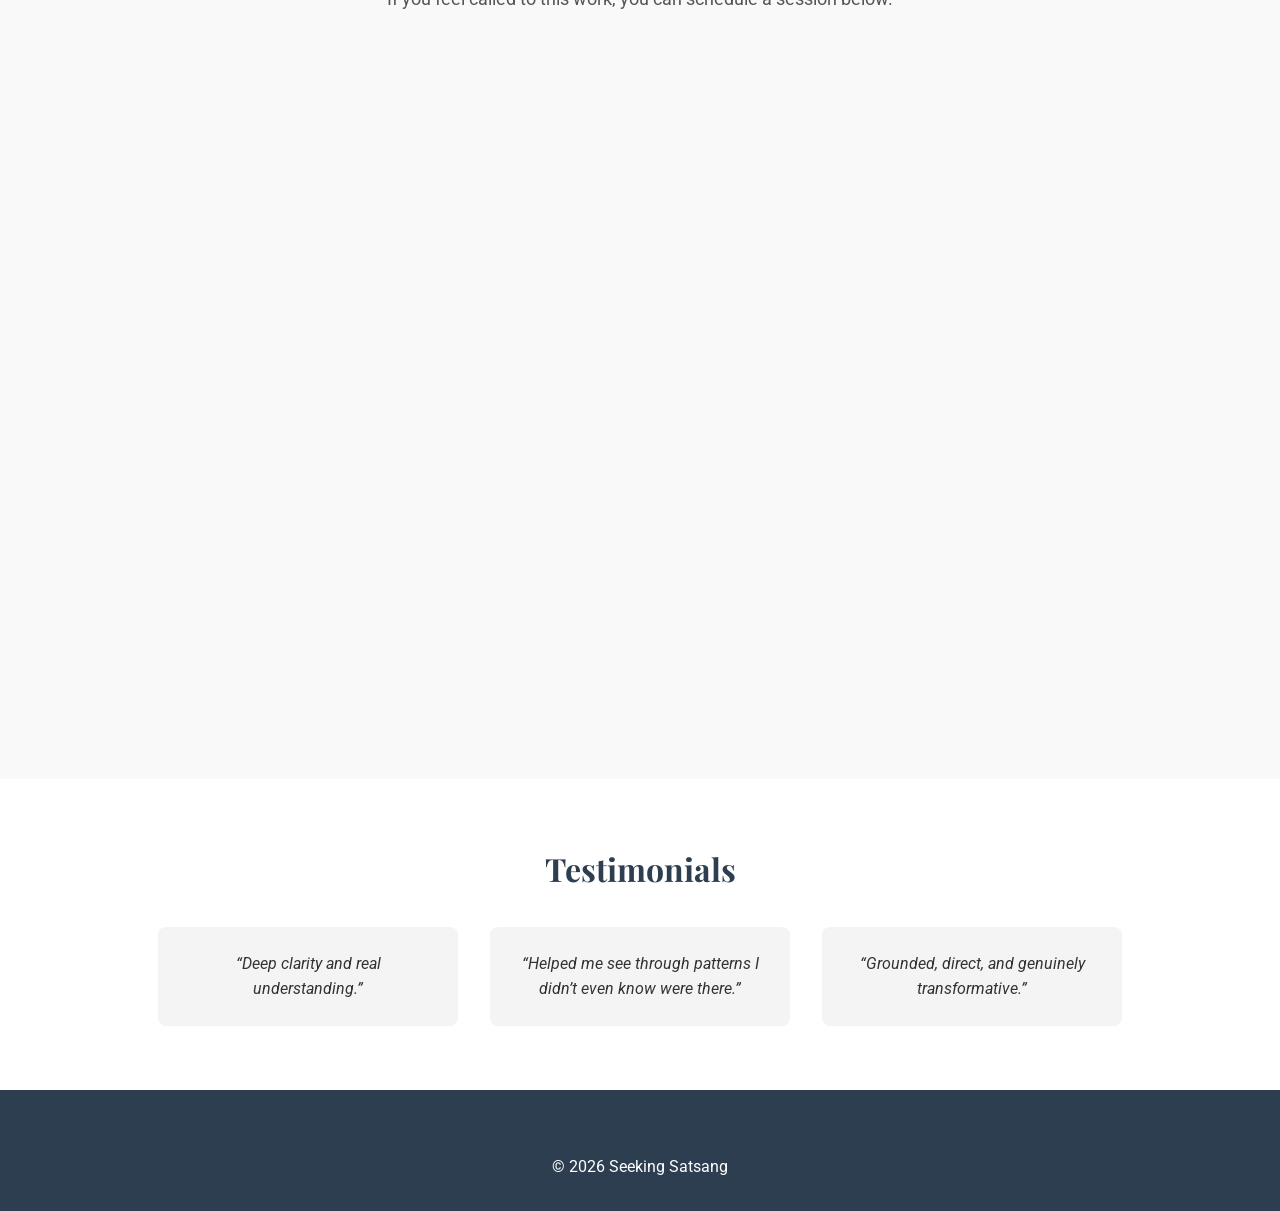
==== commit 971d5626: "Calendly and Form Updates" ====
--- a/index.html
+++ b/index.html
@@ -4,6 +4,7 @@
   <meta charset="UTF-8">
   <meta name="viewport" content="width=device-width, initial-scale=1.0">
   <title>Seeking Satsang</title>
+  <link rel="shortcut icon" href="../images/brandicon.png" type="image/png">
 
   <!-- Fonts -->
   <link href="https://fonts.googleapis.com/css2?family=Playfair+Display:wght@400;700&family=Roboto:wght@400;500&display=swap" rel="stylesheet">
@@ -46,12 +47,15 @@
 <section id="sessions" class="intro alt">
   <h3>The Work</h3>
   <p>
-    These sessions are focused on direct understanding and inner transformation.
+    Names are many, but God is one. Religions are many, but Truth is one.
     <br><br>
-    Most people try to change their lives without understanding how their mind works.
-    Projection creates false meaning. Fear reinforces it. Identification keeps it in place.
+    This work is not about adopting a new belief system or identifying with a particular tradition.
+    It is about directly realizing what is true through your own lived experience.
+    My approach to spirituality is practical. It includes meditation, mindfulness, self-inquiry, forgiveness, surrender, and compassion —
+    not as concepts, but as lived practices. The focus is on becoming aware of the patterns that shape your experience:
+    projection, fear, and identification with thought.
     <br><br>
-    This work is about seeing clearly and returning to your true Self.
+    Through observation and surrender, these patterns can be seen clearly and allowed to dissolve.
   </p>
   <br>
 
@@ -59,13 +63,11 @@
 
   <ul style="list-style: disc; text-align: left; max-width: 600px; margin: 0 auto 1.5rem auto; padding-left: 1.2rem;">
     <li>Identify and dissolve projection patterns</li>
-    <li>Understand and face fear at its root</li>
+    <li>Understand and face emotional energies at their root</li>
     <li>Shift from identification to observation</li>
     <li>Practice surrender and letting go</li>
     <li>Develop real, grounded self-awareness</li>
   </ul>
-
-  <p style="text-align:center;">This is not passive conversation — it is active inner work.</p>
 </section>
 
 <!-- Booking -->
@@ -76,7 +78,7 @@
   </p>
 
   <div class="calendly-inline-widget"
-    data-url="https://calendly.com/YOUR-USERNAME"
+    data-url="https://calendly.com/seekingsatsang"
     style="min-width:320px;height:700px;">
   </div>
 </section>
--- a/css/styles.css
+++ b/css/styles.css
@@ -238,6 +238,21 @@
   background-color: #1a252f;
 }
 
+/* Google Form container */
+.form-container {
+  max-width: 600px;
+  margin: 0 auto;
+  border-radius: 8px;
+  overflow: hidden;
+  box-shadow: 0 4px 12px rgba(0,0,0,0.1);
+}
+
+.form-container iframe {
+  width: 100%;
+  min-height: 700px;
+  border: none;
+}
+
 /* Cards / Grids (Books, YouTube, etc) */
 .grid {
   display: grid;
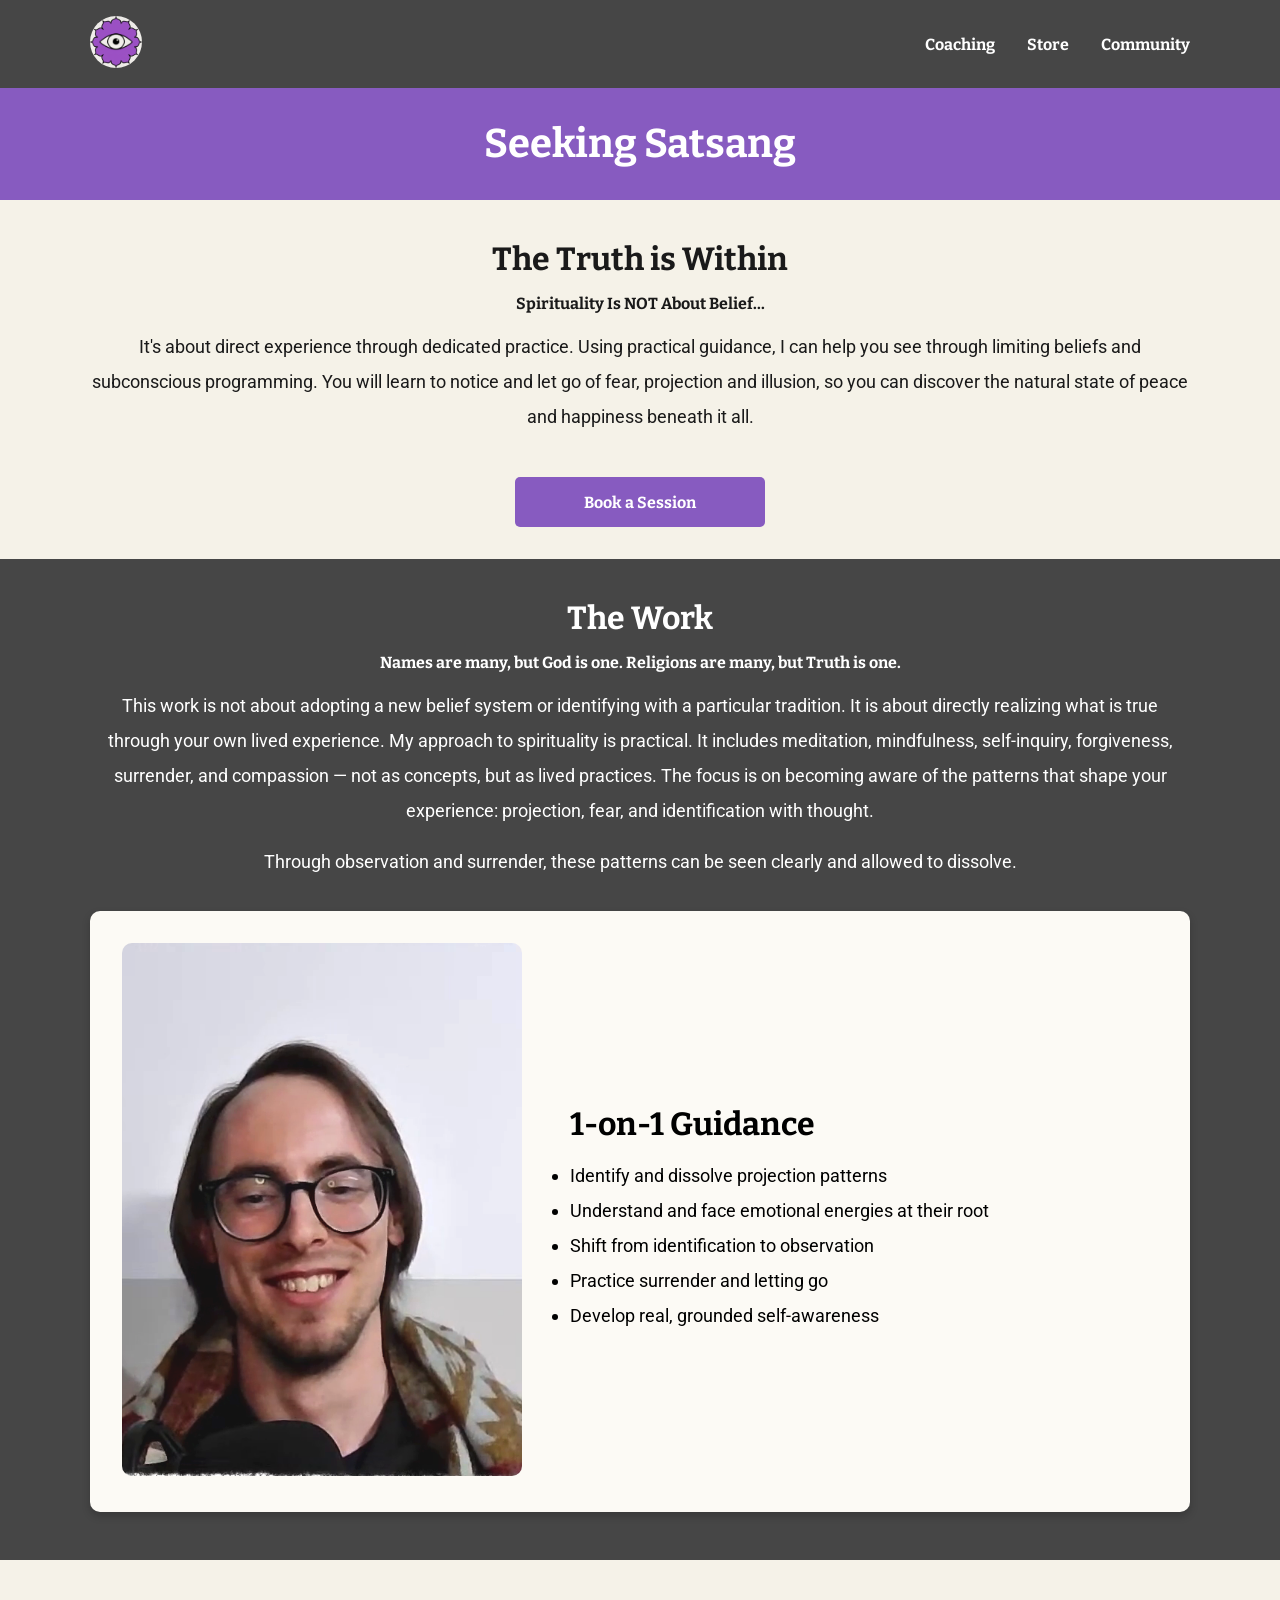
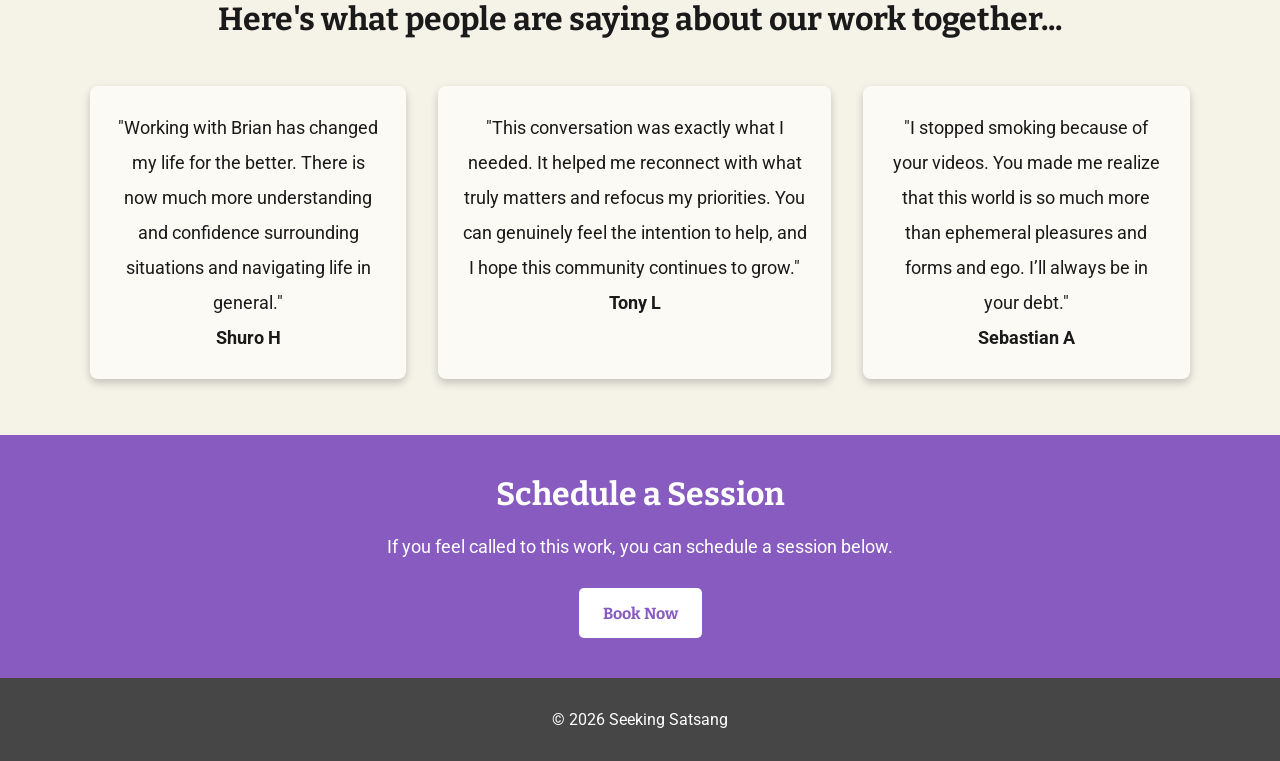
==== commit f3cb9760: "Redo Home" ====
--- a/index.html
+++ b/index.html
@@ -7,7 +7,7 @@
   <link rel="shortcut icon" href="../images/brandicon.png" type="image/png">
 
   <!-- Fonts -->
-  <link href="https://fonts.googleapis.com/css2?family=Playfair+Display:wght@400;700&family=Roboto:wght@400;500&display=swap" rel="stylesheet">
+  <link href="https://fonts.googleapis.com/css2?family=Bitter:wght@400;600&family=Roboto:wght@300;400;500&display=swap" rel="stylesheet">
 
   <!-- CSS -->
   <link rel="stylesheet" href="css/styles.css">
@@ -15,90 +15,100 @@
   <!-- Calendly -->
   <link href="https://assets.calendly.com/assets/external/widget.css" rel="stylesheet">
 </head>
+
 <body>
 
-<!-- Navigation -->
-<nav class="nav">
-  <a href="index.html">Home</a>
-  <!-- <a href="pages/about.html">About</a> -->
-  <a href="pages/youtube.html">YouTube</a>
-  <a href="pages/books.html">Books</a>
-  <a href="pages/contact.html">Contact</a>
-</nav>
+  <!-- NAV -->
+  <nav class="nav">
+    <div class="nav-inner wrapper">
+      <div class="logo">
+      <img src="/assets/brandicon.png" class="avatar">
+      </div>
+      <div class="links">
+        <a href="#">Coaching</a>
+        <a href="#">Store</a>
+        <a href="#">Community</a>
+      </div>
+    </div>
+  </nav>
 
-<!-- Header -->
-<header>
-  <h1>Seeking Satsang</h1>
-  <p>Guiding you to presence, stillness, and inner clarity</p>
-</header>
+  <!-- HEADER -->
+  <header class="header">
+    <h1>Seeking Satsang</h1>
+  </header>
 
-<!-- Hero -->
-<section class="hero">
-  <h2>Truth is within you — but it must be realized</h2>
-  <p>
-    Spiritual growth is not about belief — it is about direct experience.
-    Through practical guidance, I help you see through fear, projection, and illusion,
-    so you can return to clarity, presence, and truth.
-  </p>
-  <a href="#sessions" class="btn">Book a Session</a>
-</section>
+  <!-- HERO -->
+  <section class="hero section-light">
 
-<!-- 1-on-1 Sessions -->
-<section id="sessions" class="intro alt">
-  <h3>The Work</h3>
-  <p>
-    Names are many, but God is one. Religions are many, but Truth is one.
-    <br><br>
-    This work is not about adopting a new belief system or identifying with a particular tradition.
-    It is about directly realizing what is true through your own lived experience.
-    My approach to spirituality is practical. It includes meditation, mindfulness, self-inquiry, forgiveness, surrender, and compassion —
-    not as concepts, but as lived practices. The focus is on becoming aware of the patterns that shape your experience:
-    projection, fear, and identification with thought.
-    <br><br>
-    Through observation and surrender, these patterns can be seen clearly and allowed to dissolve.
-  </p>
-  <br>
+    <h2>The Truth is Within</h2>
+    <p class="subtitle">Spirituality Is NOT About Belief...</p>
 
-  <h3>1-on-1 Sessions</h3>
+    <p class="text wrapper">
+      It's about direct experience through dedicated practice. Using practical guidance, I can help you see through limiting beliefs and subconscious programming. You will learn to notice and let go of fear, projection and illusion, so you can discover the natural state of peace and happiness beneath it all. 
+    </p>
 
-  <ul style="list-style: disc; text-align: left; max-width: 600px; margin: 0 auto 1.5rem auto; padding-left: 1.2rem;">
-    <li>Identify and dissolve projection patterns</li>
-    <li>Understand and face emotional energies at their root</li>
-    <li>Shift from identification to observation</li>
-    <li>Practice surrender and letting go</li>
-    <li>Develop real, grounded self-awareness</li>
-  </ul>
-</section>
+    <br>
 
-<!-- Booking -->
-<section id="booking" class="intro">
-  <h3>Schedule a Session</h3>
-  <p>
-    If you feel called to this work, you can schedule a session below.
-  </p>
+    <a href="#" class="btn">Book a Session</a>
+  </section>
 
-  <div class="calendly-inline-widget"
-    data-url="https://calendly.com/seekingsatsang"
-    style="min-width:320px;height:700px;">
-  </div>
-</section>
+  <!-- WORK -->
+  <section class="work section-dark">
+    <div class="container">
+      <h2>The Work</h2>
+      <p class="subtitle">Names are many, but God is one. Religions are many, but Truth is one.</p>
 
-<!-- Testimonials -->
-<section class="testimonials">
-  <h3>Testimonials</h3>
-  <div class="testimonial-list">
-    <div class="testimonial">“Deep clarity and real understanding.”</div>
-    <div class="testimonial">“Helped me see through patterns I didn’t even know were there.”</div>
-    <div class="testimonial">“Grounded, direct, and genuinely transformative.”</div>
-  </div>
-</section>
+      <p class="text wrapper">
+        This work is not about adopting a new belief system or identifying with a particular tradition. It is about directly realizing what is true through your own lived experience. My approach to spirituality is practical. It includes meditation, mindfulness, self-inquiry, forgiveness, surrender, and compassion — not as concepts, but as lived practices. The focus is on becoming aware of the patterns that shape your experience: projection, fear, and identification with thought. 
+      </p>
 
-<!-- Footer -->
-<footer>
-  <p>© 2026 Seeking Satsang</p>
-</footer>
+      <p class="text wrapper">
+        Through observation and surrender, these patterns can be seen clearly and allowed to dissolve.
+      </p>
 
-<script src="https://assets.calendly.com/assets/external/widget.js"></script>
+      <div class="card wrapper">
+        <div>
+          <img src="/assets/headshot.PNG" alt="">
+        </div>
+        
+        <div class="text">
+          <h2>1-on-1 Guidance</h2>
+          <ul>
+            <li>Identify and dissolve projection patterns</li>
+            <li>Understand and face emotional energies at their root</li>
+            <li>Shift from identification to observation</li>
+            <li>Practice surrender and letting go</li>
+            <li>Develop real, grounded self-awareness</li>
+          </ul>
+        </div>
+      </div>
+    </div>
+  </section>
+
+  <!-- TESTIMONIALS -->
+  <section class="testimonials section-light">
+    <h2>Here's what people are saying about our work together...</h2>
+
+    <div class="grid wrapper">
+      <div class="testimonial text">"Working with Brian has changed my life for the better. There is now much more understanding and confidence surrounding situations and navigating life in general."<br><strong>Shuro H</strong></div>
+      <div class="testimonial  text">"This conversation was exactly what I needed. It helped me reconnect with what truly matters and refocus my priorities. You can genuinely feel the intention to help, and I hope this community continues to grow."<br><strong>Tony L</strong></div>
+      <div class="testimonial  text">"I stopped smoking because of your videos. You made me realize that this world is so much more than ephemeral pleasures and forms and ego. I’ll always be in your debt."<br><strong>Sebastian A</strong></div>
+    </div>
+  </section>
+
+  <!-- CTA -->
+  <section class="section-purple">
+    <h2>Schedule a Session</h2>
+
+    <p class="text">If you feel called to this work, you can schedule a session below.</p>
+    
+    <a href="#" class="btn light">Book Now</a>
+  </section>
+
+  <!-- FOOTER -->
+  <footer class="footer">
+    <p>© 2026 Seeking Satsang</p>
+  </footer>
 
 </body>
 </html>
--- a/css/styles.css
+++ b/css/styles.css
@@ -1,295 +1,225 @@
-/* ================================
-   General Reset
-================================ */
+/* RESET */
 * {
   margin: 0;
   padding: 0;
   box-sizing: border-box;
 }
 
+/* BASE */
 body {
   font-family: 'Roboto', sans-serif;
-  color: #333;
-  background-color: #f9f9f9;
-  line-height: 1.6;
-}
-
-/* ================================
-   Links
-================================ */
-a {
+  color: #1A1A1A;
+  background: #F5F2E8;
+}
+
+h2 {
+  font-family: 'Bitter';
+  font-size: 2rem;
+  font-weight: bolder;
+  margin: 1rem 0 1rem;
+}
+
+.wrapper {
+  max-width: 1100px; /* Limits width to 800px */
+  width: 100%;      /* Makes it responsive up to that limit */
+  margin: 0 auto;   /* Centers the element */
+}
+
+/* TEXTURE SYSTEM */
+.section-dark,
+.section-purple,
+.nav,
+.header,
+.footer {
+  background-image:
+    /* url('https://www.transparenttextures.com/patterns/paper.png'), */
+    url('/assets/paper-background-vert.png'),
+    linear-gradient(var(--bg), var(--bg));
+
+  background-blend-mode: color-burn;
+}
+
+.section-light
+{
+  background-image:
+    /* url('https://www.transparenttextures.com/patterns/paper.png'), */
+    url('/assets/paper-background-vert.png'),
+    linear-gradient(var(--bg), var(--bg));
+}
+
+
+/* NAV */
+.nav {
+  --bg: #464646;
+  padding: 1rem;
+  position: static;
+  top: 0;
+}
+
+.nav-inner {
+  display: flex;
+  justify-content: space-between;
+  align-items: center;
+  font-family: 'Bitter';
+  font-weight: bold;
+}
+
+img.avatar {
+  width: 52px;
+  height: 52px;
+  border-radius: 50%;
+  object-fit: cover;
+}
+
+.links {
+  display: flex;
+  gap: 2rem;
+}
+
+.nav a {
+  color: #fff;
   text-decoration: none;
-  color: inherit;
-}
-
-a:hover {
-  color: #2c3e50;
-}
-
-/* ================================
-   Container
-================================ */
-.container {
-  max-width: 1200px;
-  margin: 0 auto;
-  padding: 0 2rem;
-}
-
-/* ================================
-   Navigation
-================================ */
-.nav {
-  display: flex;
+}
+
+/* HEADER */
+.header {
+  --bg: #875BC0;
+  text-align: center;
+  padding: 2rem;
+}
+
+.header h1 {
+  font-family: 'Bitter', serif;
+  color: #fff;
+  font-size: 2.5rem;
+  font-weight: bolder;
+}
+
+/* HERO */
+.hero {
+  text-align: center;
+  padding: 1.5rem 2rem;
+}
+
+.section-light {
+  --bg: #F5F2E8;
+}
+
+.subtitle {
+  font-family: 'Bitter';
+  font-weight: bold;
+}
+
+.text {
+  margin-top: 1rem;
+  margin-bottom: 1rem;
+  padding-left: auto;
+  padding-right: auto;
+  line-height: 35px;
+  font-size: 18px;
+}
+
+/* BUTTONS */
+.btn {
+  width: 250px;
+  height: 50px;
+  background: #875BC0;
+  color: #fff;
+  padding: 0.7rem 1.5rem;
+  margin: 0.5rem;
+  display: inline-block;
+  border-radius: 5px;
+  text-decoration: none;
+  font-family: 'Bitter';
+  font-weight: bolder;
+  align-content: center;
+}
+
+.btn.light {
+  width: fit-content;
+  background: #fff;
+  color: #875BC0;
+}
+
+/* WORK */
+.section-dark {
+  --bg: #464646;
+  color: #fff;
+}
+
+.work {
+  text-align: center;
+  padding: 1.5rem 2rem;
+}
+
+.card {
+  background: #fcfaf5;
+  color: #000;
+  display: flex;
+  flex-direction: column; /* Stacks image above list */
+  gap: 0.5rem;
+  padding: 2rem;
+  margin-top: 2rem;
+  margin-bottom: 1.5rem;
+  border-radius: 10px;
+  text-align: left;
+  box-shadow: 0 4px 8px rgba(0, 0, 0, 0.2);
+  align-items: center;
+}
+
+@media (min-width: 768px) {
+  .card {
+    gap: 3rem;
+    flex-direction: row; /* Side-by-side on desktop */
+  }
+}
+
+.card img {
+  max-width: 400px; /* Ensures the image fits the screen */
+  width: 100%;
+  height: auto;
+  border-radius: 10px;
+  aspect-ratio: 3 / 4;  /* Sets the desired crop shape */
+  object-fit: cover;     /* Crops the image to fill the ratio */
+  object-position: center; /* Optional: Centers the crop */
+  
+}
+
+/* TESTIMONIALS */
+.testimonials {
+  text-align: center;
+    padding: 1.5rem 2rem;
+}
+
+.grid {
+  display: flex;
+  gap: 2rem;
   justify-content: center;
-  gap: 2rem;
-  background-color: #fff;
-  padding: 1rem 0;
-  box-shadow: 0 2px 6px rgba(0,0,0,0.05);
-  position: sticky;
-  top: 0;
-  z-index: 1000;
-}
-
-.nav a {
-  font-weight: 500;
-  color: #2c3e50;
-  transition: color 0.3s;
-}
-
-.nav a:hover {
-  color: #1a252f;
-}
-
-/* ================================
-   Header
-================================ */
-header {
-  background-color: #fff;
-  padding: 2rem 2rem;
-  text-align: center;
-  box-shadow: 0 2px 6px rgba(0,0,0,0.05);
-}
-
-header h1 {
-  font-family: 'Playfair Display', serif;
-  font-size: 3rem;
-  color: #2c3e50;
-  margin-bottom: 0.5rem;
-}
-
-header p {
-  font-size: 1.2rem;
-  color: #555;
-}
-
-/* ================================
-   Hero Section
-================================ */
-.hero {
-  display: flex;
-  flex-direction: column;
-  align-items: center;
-  justify-content: center;
-  text-align: center;
-  padding: 6rem 2rem;
-  background: linear-gradient(rgba(255,255,255,0.85), rgba(255,255,255,0.85)), 
-              url('https://images.unsplash.com/photo-1506744038136-46273834b3fb?auto=format&fit=crop&w=1470&q=80') no-repeat center center/cover;
-}
-
-.hero h2 {
-  font-family: 'Playfair Display', serif;
-  font-size: 2.5rem;
+  margin-top: 2rem;
   margin-bottom: 1rem;
-  color: #2c3e50;
-}
-
-.hero p {
-  font-size: 1.2rem;
-  max-width: 700px;
-  margin-bottom: 2rem;
-  color: #555;
-}
-
-.hero .btn {
-  background-color: #2c3e50;
-  color: #fff;
-  padding: 0.8rem 2rem;
-  border-radius: 5px;
-  font-weight: 500;
-  transition: 0.3s;
-}
-
-.hero .btn:hover {
-  background-color: #1a252f;
-}
-
-/* ================================
-   Sections
-================================ */
-section {
-  padding: 4rem 2rem;
-}
-
-.intro {
-  text-align: center;
-  max-width: 900px;
-  margin: 0 auto;
-}
-
-.intro h3 {
-  font-family: 'Playfair Display', serif;
-  font-size: 2rem;
-  margin-bottom: 1.2rem;
-  color: #2c3e50;
-}
-
-.intro p {
-  font-size: 1.1rem;
-  color: #555;
-  line-height: 1.8;
-  max-width: 750px;
-  margin-left: auto;
-  margin-right: auto;
-}
-
-.intro.alt {
-  background-color: #ffffff;
-  border-top: 1px solid #eee;
-  border-bottom: 1px solid #eee;
-}
-
-/* Button spacing in intro sections */
-.intro .btn {
-  margin-top: 1.5rem;
-  display: inline-block;
-}
-
-/* Testimonials */
-.testimonials {
-  background-color: #fff;
-  padding: 4rem 2rem;
-  text-align: center;
-}
-
-.testimonials h3 {
-  font-family: 'Playfair Display', serif;
-  font-size: 2rem;
-  margin-bottom: 2rem;
-  color: #2c3e50;
-}
-
-.testimonial-list {
-  display: flex;
-  flex-direction: column;
-  gap: 2rem;
 }
 
 .testimonial {
-  background-color: #f4f4f4;
+  background: #fcfaf5;
   padding: 1.5rem;
   border-radius: 8px;
-  font-style: italic;
-}
-
-/* Footer */
-footer {
-  background-color: #2c3e50;
-  color: #fff;
-  padding: 4rem 2rem 2rem; /* extra top padding for visual breathing room */
-  text-align: center;
-}
-
-footer a {
-  color: #f9f9f9;
-  margin: 0 0.5rem;
-  font-weight: 500;
-}
-
-/* Forms */
-form.form {
-  display: flex;
-  flex-direction: column;
-  gap: 1rem;
-  max-width: 500px;
-  margin: 0 auto;
-}
-
-form input,
-form textarea {
-  padding: 0.8rem;
-  border-radius: 5px;
-  border: 1px solid #ccc;
-  font-family: 'Roboto', sans-serif;
-  font-size: 1rem;
-}
-
-form button {
-  background-color: #2c3e50;
-  color: #fff;
-  padding: 0.8rem;
-  border-radius: 5px;
-  border: none;
-  font-weight: 500;
-  cursor: pointer;
-  transition: 0.3s;
-}
-
-form button:hover {
-  background-color: #1a252f;
-}
-
-/* Google Form container */
-.form-container {
-  max-width: 600px;
-  margin: 0 auto;
-  border-radius: 8px;
-  overflow: hidden;
-  box-shadow: 0 4px 12px rgba(0,0,0,0.1);
-}
-
-.form-container iframe {
-  width: 100%;
-  min-height: 700px;
-  border: none;
-}
-
-/* Cards / Grids (Books, YouTube, etc) */
-.grid {
-  display: grid;
-  gap: 2rem;
-  grid-template-columns: repeat(auto-fit, minmax(250px, 1fr));
-  margin-top: 2rem;
-}
-
-.card {
-  background-color: #f4f4f4;
-  padding: 1.5rem;
-  border-radius: 8px;
-  text-align: center;
-}
-
-.card.link {
-  display: block;
-  text-decoration: none;
-  color: #2c3e50;
-  font-weight: 500;
-  transition: background-color 0.3s;
-}
-
-.card.link:hover {
-  background-color: #e0e0e0;
-}
-
-/* ================================
-   Responsive
-================================ */
-@media(min-width: 768px) {
-  .testimonial-list {
-    flex-direction: row;
-    justify-content: center;
-  }
-
-  .testimonial {
-    max-width: 300px;
-  }
+  max-width: 400px;
+  box-shadow: 0 4px 8px rgba(0, 0, 0, 0.2);
+}
+
+/* CTA */
+.section-purple {
+  --bg: #875BC0;
+  color: #fff;
+  text-align: center;
+  padding: 1.5rem 2rem;
+  padding-bottom: 2rem;
+}
+
+/* FOOTER */
+.footer {
+  --bg: #464646;
+  color: #fff;
+  text-align: center;
+  padding: 2rem;
 }
